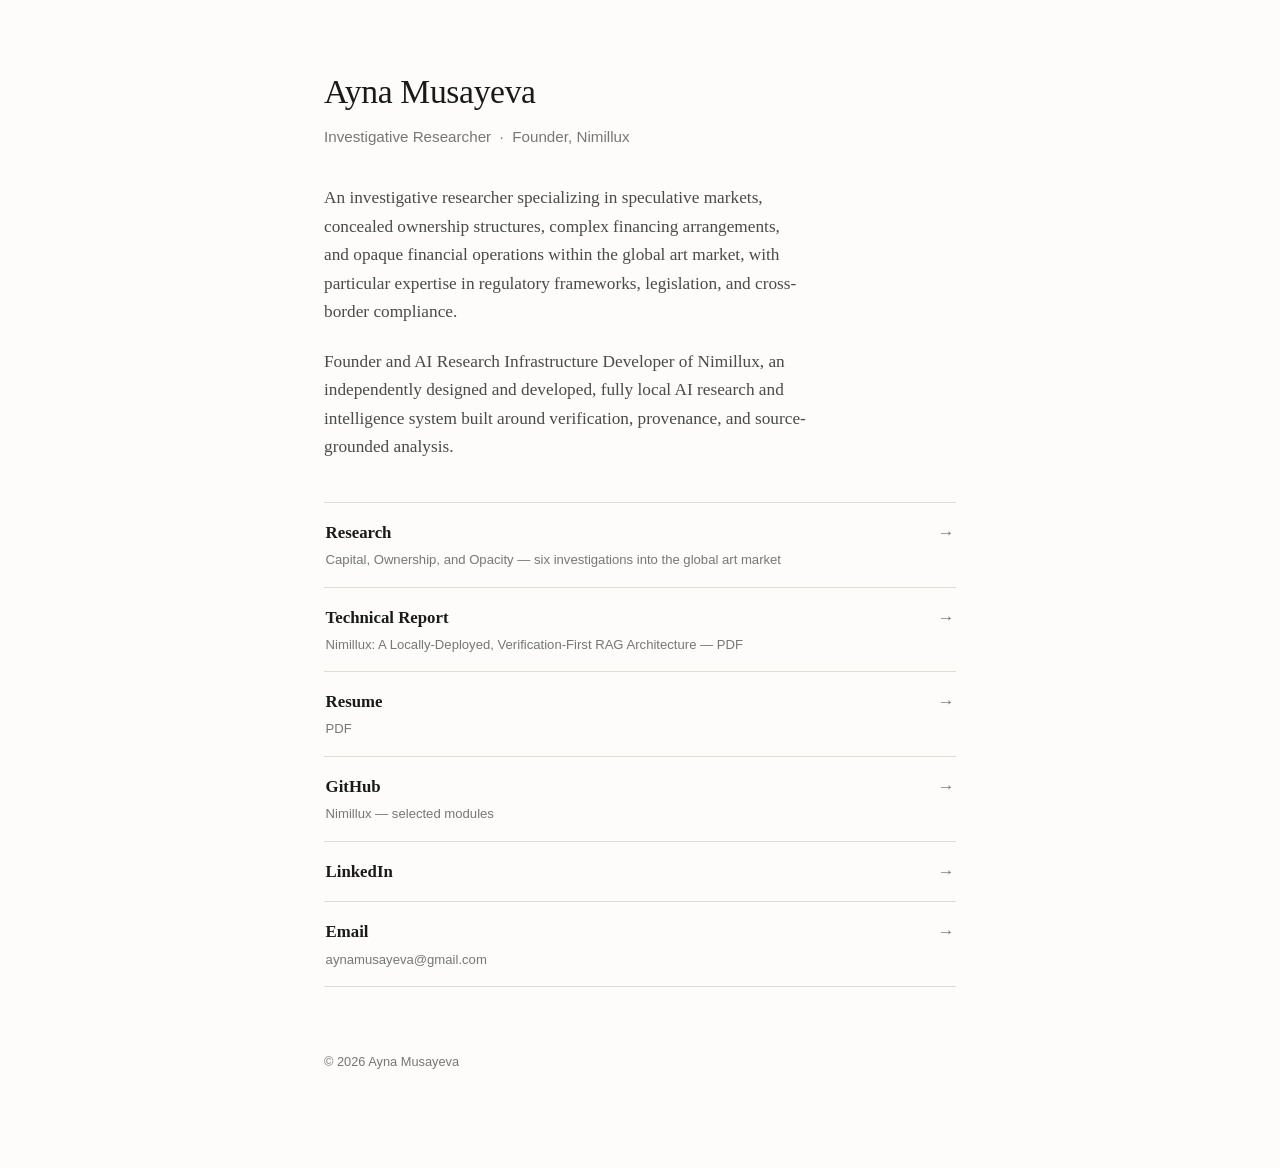
==== index.html @ 81850d8e "Update bio to headline phrasing; resync resume PDF" ====
<!doctype html>
<html lang="en">
<head>
<meta charset="utf-8">
<meta name="viewport" content="width=device-width, initial-scale=1">
<title>Ayna Musayeva</title>
<meta name="robots" content="noindex, nofollow">
<meta name="description" content="Investigative researcher and founder of Nimillux.">
<link rel="stylesheet" href="style.css">
</head>
<body>
<div class="wrap">

  <h1>Ayna Musayeva</h1>
  <p class="role">Investigative Researcher &nbsp;·&nbsp; Founder, Nimillux</p>

  <p class="bio">
    An investigative researcher specializing in speculative markets, concealed
    ownership structures, complex financing arrangements, and opaque financial
    operations within the global art market, with particular expertise in
    regulatory frameworks, legislation, and cross-border compliance.
  </p>

  <p class="bio">
    Founder and AI Research Infrastructure Developer of Nimillux, an
    independently designed and developed, fully local AI research and
    intelligence system built around verification, provenance, and
    source-grounded analysis.
  </p>

  <ul class="links">
    <li>
      <a href="research.html">
        <span>
          <span class="label">Research</span>
          <span class="sub">Capital, Ownership, and Opacity — six investigations into the global art market</span>
        </span>
        <span class="arrow">&rarr;</span>
      </a>
    </li>
    <li>
      <a href="Nimillux-Technical-Report.pdf">
        <span>
          <span class="label">Technical Report</span>
          <span class="sub">Nimillux: A Locally-Deployed, Verification-First RAG Architecture — PDF</span>
        </span>
        <span class="arrow">&rarr;</span>
      </a>
    </li>
    <li>
      <a href="Ayna-Musayeva-Resume.pdf">
        <span>
          <span class="label">Resume</span>
          <span class="sub">PDF</span>
        </span>
        <span class="arrow">&rarr;</span>
      </a>
    </li>
    <li>
      <a href="https://github.com/aynaamus/nimillux-portfolio" target="_blank" rel="noopener">
        <span>
          <span class="label">GitHub</span>
          <span class="sub">Nimillux — selected modules</span>
        </span>
        <span class="arrow">&rarr;</span>
      </a>
    </li>
    <li>
      <a href="https://www.linkedin.com/in/ayna-musayeva-340612180/" target="_blank" rel="noopener">
        <span>
          <span class="label">LinkedIn</span>
        </span>
        <span class="arrow">&rarr;</span>
      </a>
    </li>
    <li>
      <a href="mailto:aynamusayeva@gmail.com">
        <span>
          <span class="label">Email</span>
          <span class="sub">aynamusayeva@gmail.com</span>
        </span>
        <span class="arrow">&rarr;</span>
      </a>
    </li>
  </ul>

  <footer>&copy; 2026 Ayna Musayeva</footer>

</div>
</body>
</html>
---- style.css ----
:root {
  --ink: #1a1a1a;
  --ink-soft: #4a4a4a;
  --ink-faint: #767676;
  --paper: #fdfcfa;
  --line: #e2ddd3;
  --accent: #7a3b2e;
}

* { box-sizing: border-box; }

html { scroll-behavior: smooth; }

body {
  margin: 0;
  background: var(--paper);
  color: var(--ink);
  font-family: Georgia, "Iowan Old Style", "Palatino Linotype", Palatino, serif;
  line-height: 1.65;
  -webkit-font-smoothing: antialiased;
}

.wrap {
  max-width: 680px;
  margin: 0 auto;
  padding: 4rem 1.5rem 6rem;
}

.site-nav {
  font-family: -apple-system, BlinkMacSystemFont, "Segoe UI", Helvetica, Arial, sans-serif;
  font-size: 0.85rem;
  letter-spacing: 0.02em;
  text-transform: uppercase;
  margin-bottom: 3rem;
}

.site-nav a {
  color: var(--ink-soft);
  text-decoration: none;
  border-bottom: 1px solid var(--line);
}

.site-nav a:hover { color: var(--accent); border-color: var(--accent); }

h1 {
  font-size: 2.1rem;
  font-weight: 400;
  margin: 0 0 0.3rem;
  letter-spacing: -0.01em;
}

.role {
  font-family: -apple-system, BlinkMacSystemFont, "Segoe UI", Helvetica, Arial, sans-serif;
  font-size: 0.95rem;
  color: var(--ink-faint);
  margin: 0 0 2.2rem;
}

p { margin: 0 0 1.3rem; }

.bio {
  font-size: 1.08rem;
  color: var(--ink-soft);
  max-width: 56ch;
}

.links {
  list-style: none;
  padding: 0;
  margin: 2.5rem 0 0;
  border-top: 1px solid var(--line);
}

.links li {
  border-bottom: 1px solid var(--line);
}

.links a {
  display: flex;
  justify-content: space-between;
  align-items: baseline;
  gap: 1rem;
  padding: 1rem 0.1rem;
  color: var(--ink);
  text-decoration: none;
  font-size: 1.05rem;
}

.links a:hover { color: var(--accent); }
.links a:hover .arrow { transform: translateX(3px); }

.links .label { font-weight: 600; }
.links .sub {
  font-family: -apple-system, BlinkMacSystemFont, "Segoe UI", Helvetica, Arial, sans-serif;
  font-size: 0.82rem;
  color: var(--ink-faint);
  font-weight: 400;
  display: block;
  margin-top: 0.15rem;
}

.arrow {
  color: var(--ink-faint);
  transition: transform 0.15s ease;
  flex-shrink: 0;
}

footer {
  margin-top: 4rem;
  font-family: -apple-system, BlinkMacSystemFont, "Segoe UI", Helvetica, Arial, sans-serif;
  font-size: 0.8rem;
  color: var(--ink-faint);
}

/* Research page */
.doc-header {
  margin-bottom: 2.5rem;
  padding-bottom: 2rem;
  border-bottom: 1px solid var(--line);
}

.doc-header h1 { font-size: 1.7rem; }

.toc {
  font-family: -apple-system, BlinkMacSystemFont, "Segoe UI", Helvetica, Arial, sans-serif;
  background: #f6f2ea;
  border: 1px solid var(--line);
  border-radius: 6px;
  padding: 1.4rem 1.6rem;
  margin-bottom: 3.5rem;
}

.toc p {
  margin: 0 0 0.8rem;
  font-size: 0.78rem;
  text-transform: uppercase;
  letter-spacing: 0.04em;
  color: var(--ink-faint);
}

.toc ol {
  margin: 0;
  padding-left: 1.2rem;
  font-size: 0.95rem;
}

.toc li { margin-bottom: 0.45rem; }

.toc a { color: var(--ink); text-decoration: none; }
.toc a:hover { color: var(--accent); text-decoration: underline; }

article h2 {
  font-size: 1.5rem;
  font-weight: 400;
  margin: 3.5rem 0 0.3rem;
  padding-top: 2rem;
  border-top: 1px solid var(--line);
  letter-spacing: -0.005em;
}

article h2:first-child { margin-top: 0; padding-top: 0; border-top: none; }

article .tagline {
  font-style: italic;
  color: var(--ink-faint);
  font-size: 0.95rem;
  margin-bottom: 1.6rem;
}

article p { font-size: 1.04rem; }

article a { color: var(--accent); }

sup a {
  text-decoration: none;
  color: var(--accent);
}

.footnotes {
  margin-top: 4rem;
  padding-top: 2rem;
  border-top: 1px solid var(--line);
  font-family: -apple-system, BlinkMacSystemFont, "Segoe UI", Helvetica, Arial, sans-serif;
  font-size: 0.82rem;
  color: var(--ink-soft);
}

.footnotes ol { padding-left: 1.2rem; }
.footnotes li { margin-bottom: 0.6rem; }
.footnotes p { margin: 0; }
.footnote-back { margin-left: 0.3rem; }

.back-to-top {
  display: inline-block;
  margin-top: 3rem;
  font-family: -apple-system, BlinkMacSystemFont, "Segoe UI", Helvetica, Arial, sans-serif;
  font-size: 0.85rem;
}

@media (max-width: 480px) {
  .wrap { padding: 2.5rem 1.2rem 4rem; }
  h1 { font-size: 1.7rem; }
  article h2 { font-size: 1.3rem; }
}
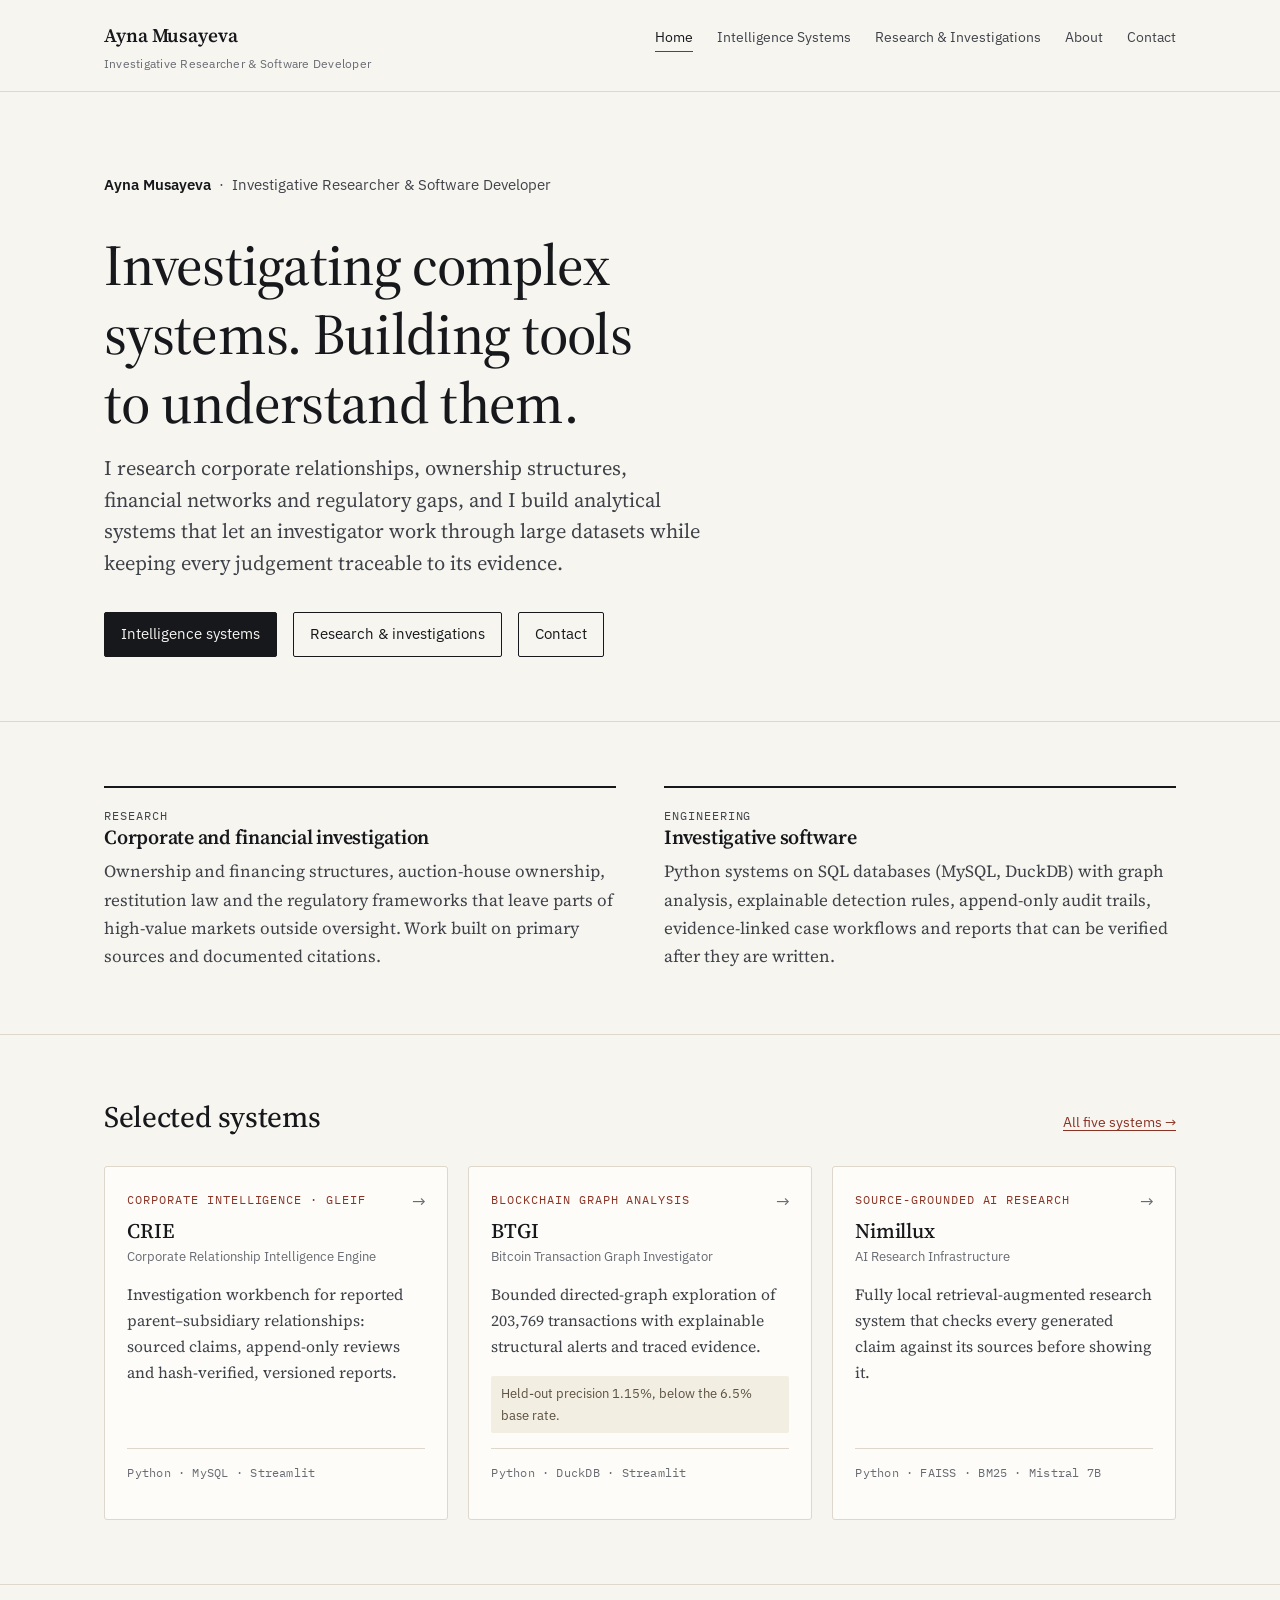
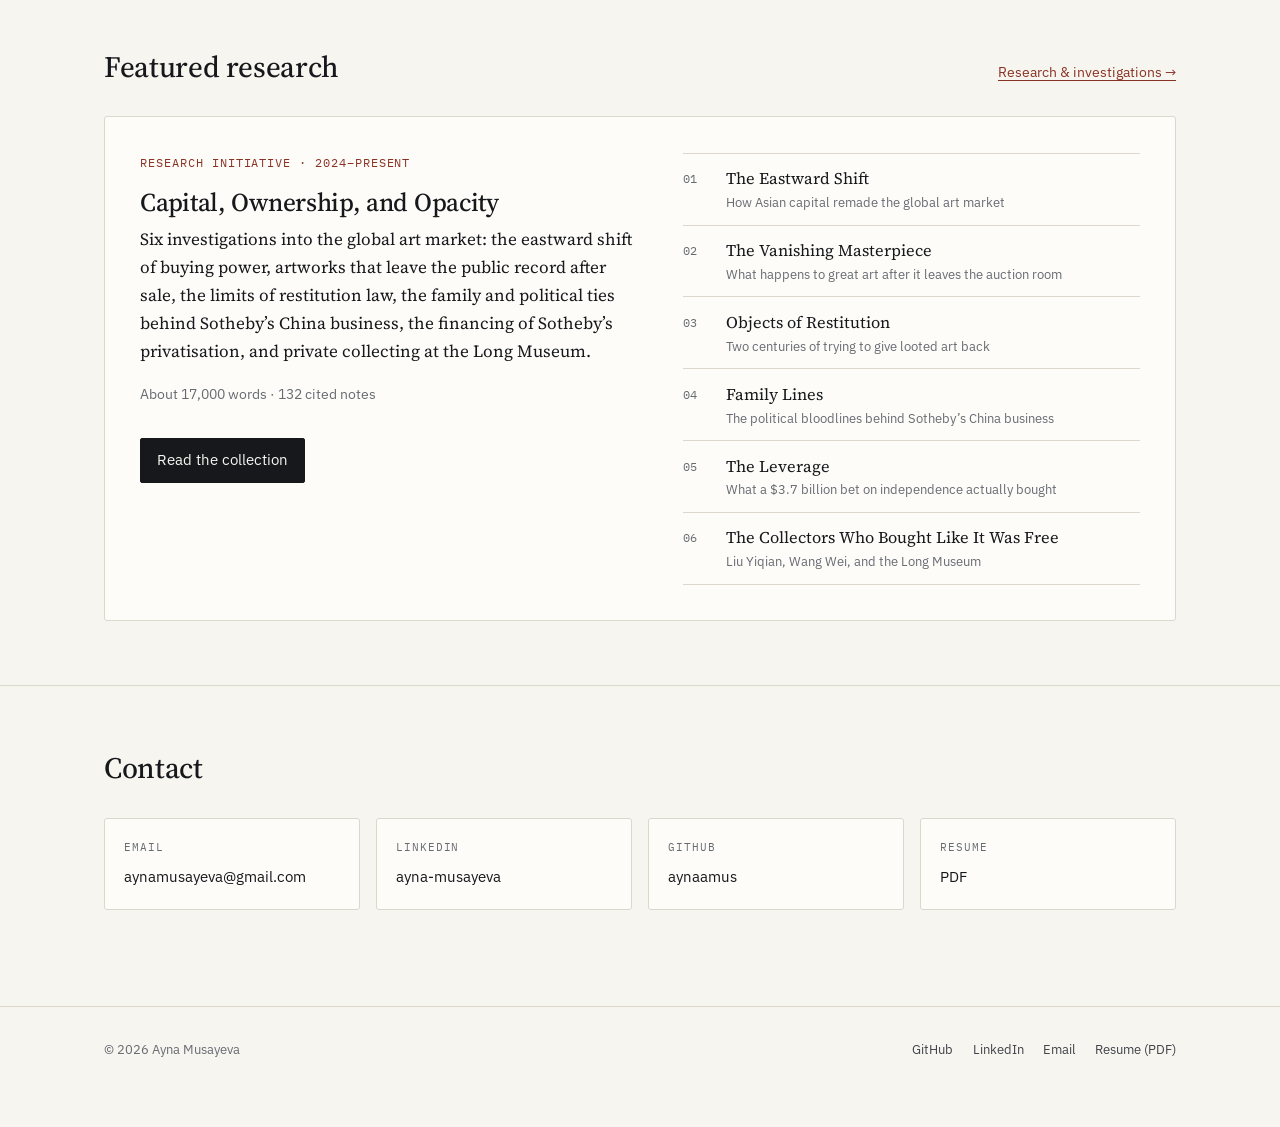
==== commit c57bbd86: "Redesign site: project pages, research overview, about and contact Restyle the existing static site " ====
--- a/index.html
+++ b/index.html
@@ -3,89 +3,162 @@
 <head>
 <meta charset="utf-8">
 <meta name="viewport" content="width=device-width, initial-scale=1">
-<title>Ayna Musayeva</title>
+<title>Ayna Musayeva — Investigative Researcher &amp; Software Developer</title>
 <meta name="robots" content="noindex, nofollow">
-<meta name="description" content="Investigative researcher and founder of Nimillux.">
+<meta name="description" content="Ayna Musayeva: investigative research into corporate ownership, financial networks and the art market, and analytical software for investigating complex datasets.">
+<meta name="color-scheme" content="light dark">
+<link rel="icon" href="data:,">
+<link rel="preconnect" href="https://fonts.googleapis.com">
+<link rel="preconnect" href="https://fonts.gstatic.com" crossorigin>
+<link rel="stylesheet" href="https://fonts.googleapis.com/css2?family=IBM+Plex+Mono:wght@400;500&amp;family=IBM+Plex+Sans:wght@400;600&amp;family=Source+Serif+4:ital,opsz,wght@0,8..60,400;0,8..60,500;0,8..60,600;1,8..60,400&amp;display=swap">
 <link rel="stylesheet" href="style.css">
 </head>
-<body>
-<div class="wrap">
+<body id="top">
+<a class="skip-link" href="#main">Skip to content</a>
+<header class="site-header">
+  <div class="container">
+    <a class="wordmark" href="index.html">Ayna Musayeva<span>Investigative Researcher &amp; Software Developer</span></a>
+    <nav class="site-nav" aria-label="Main">
+      <ul>
+        <li><a href="index.html" aria-current="page">Home</a></li>
+        <li><a href="systems.html">Intelligence Systems</a></li>
+        <li><a href="investigations.html">Research &amp; Investigations</a></li>
+        <li><a href="about.html">About</a></li>
+        <li><a href="contact.html">Contact</a></li>
+      </ul>
+    </nav>
+  </div>
+</header>
+<main id="main">
 
-  <h1>Ayna Musayeva</h1>
-  <p class="role">Investigative Researcher &nbsp;·&nbsp; Founder, Nimillux</p>
+<section class="hero">
+  <div class="container">
+    <p class="identity"><strong>Ayna Musayeva</strong> &nbsp;·&nbsp; Investigative Researcher &amp; Software Developer</p>
+    <h1>Investigating complex systems. Building tools to understand them.</h1>
+    <p class="lede">I research corporate relationships, ownership structures, financial networks and
+      regulatory gaps, and I build analytical systems that let an investigator work through large
+      datasets while keeping every judgement traceable to its evidence.</p>
+    <div class="actions">
+      <a class="button primary" href="systems.html">Intelligence systems</a>
+      <a class="button" href="investigations.html">Research &amp; investigations</a>
+      <a class="button" href="contact.html">Contact</a>
+    </div>
+  </div>
+</section>
 
-  <p class="bio">
-    An investigative researcher specializing in speculative markets, concealed
-    ownership structures, complex financing arrangements, and opaque financial
-    operations within the global art market, with particular expertise in
-    regulatory frameworks, legislation, and cross-border compliance.
-  </p>
+<section class="section">
+  <div class="container">
+    <div class="two-col">
+      <div class="strength">
+        <p class="kicker">Research</p>
+        <h3>Corporate and financial investigation</h3>
+        <p>Ownership and financing structures, auction-house ownership, restitution law and the
+          regulatory frameworks that leave parts of high-value markets outside oversight. Work built
+          on primary sources and documented citations.</p>
+      </div>
+      <div class="strength">
+        <p class="kicker">Engineering</p>
+        <h3>Investigative software</h3>
+        <p>Python systems on SQL databases (MySQL, DuckDB) with graph analysis, explainable detection
+          rules, append-only audit trails, evidence-linked case workflows and reports that can be
+          verified after they are written.</p>
+      </div>
+    </div>
+  </div>
+</section>
 
-  <p class="bio">
-    Founder and AI Research Infrastructure Developer of Nimillux, an
-    independently designed and developed, fully local AI research and
-    intelligence system built around verification, provenance, and
-    source-grounded analysis.
-  </p>
+<section class="section" aria-labelledby="systems-h">
+  <div class="container">
+    <div class="section-head">
+      <h2 id="systems-h">Selected systems</h2>
+      <a href="systems.html">All five systems &rarr;</a>
+    </div>
+    <div class="cards">
+      <div class="card">
+        <span class="arrow" aria-hidden="true">&rarr;</span>
+        <p class="kicker">Corporate intelligence · GLEIF</p>
+        <h3><a href="crie.html">CRIE</a></h3>
+        <p class="full">Corporate Relationship Intelligence Engine</p>
+        <p class="summary">Investigation workbench for reported parent–subsidiary relationships:
+          sourced claims, append-only reviews and hash-verified, versioned reports.</p>
+        <p class="meta">Python · MySQL · Streamlit</p>
+      </div>
+      <div class="card">
+        <span class="arrow" aria-hidden="true">&rarr;</span>
+        <p class="kicker">Blockchain graph analysis</p>
+        <h3><a href="btgi.html">BTGI</a></h3>
+        <p class="full">Bitcoin Transaction Graph Investigator</p>
+        <p class="summary">Bounded directed-graph exploration of 203,769 transactions with
+          explainable structural alerts and traced evidence.</p>
+        <p class="result">Held-out precision 1.15%, below the 6.5% base rate.</p>
+        <p class="meta">Python · DuckDB · Streamlit</p>
+      </div>
+      <div class="card">
+        <span class="arrow" aria-hidden="true">&rarr;</span>
+        <p class="kicker">Source-grounded AI research</p>
+        <h3><a href="nimillux.html">Nimillux</a></h3>
+        <p class="full">AI Research Infrastructure</p>
+        <p class="summary">Fully local retrieval-augmented research system that checks every
+          generated claim against its sources before showing it.</p>
+        <p class="meta">Python · FAISS · BM25 · Mistral 7B</p>
+      </div>
+    </div>
+  </div>
+</section>
 
-  <ul class="links">
-    <li>
-      <a href="research.html">
-        <span>
-          <span class="label">Research</span>
-          <span class="sub">Capital, Ownership, and Opacity — six investigations into the global art market</span>
-        </span>
-        <span class="arrow">&rarr;</span>
-      </a>
-    </li>
-    <li>
-      <a href="Nimillux-Technical-Report.pdf">
-        <span>
-          <span class="label">Technical Report</span>
-          <span class="sub">Nimillux: A Locally-Deployed, Verification-First RAG Architecture — PDF</span>
-        </span>
-        <span class="arrow">&rarr;</span>
-      </a>
-    </li>
-    <li>
-      <a href="Ayna-Musayeva-Resume.pdf">
-        <span>
-          <span class="label">Resume</span>
-          <span class="sub">PDF</span>
-        </span>
-        <span class="arrow">&rarr;</span>
-      </a>
-    </li>
-    <li>
-      <a href="https://github.com/aynaamus/nimillux-portfolio" target="_blank" rel="noopener">
-        <span>
-          <span class="label">GitHub</span>
-          <span class="sub">Nimillux — selected modules</span>
-        </span>
-        <span class="arrow">&rarr;</span>
-      </a>
-    </li>
-    <li>
-      <a href="https://www.linkedin.com/in/ayna-musayeva-340612180/" target="_blank" rel="noopener">
-        <span>
-          <span class="label">LinkedIn</span>
-        </span>
-        <span class="arrow">&rarr;</span>
-      </a>
-    </li>
-    <li>
-      <a href="mailto:aynamusayeva@gmail.com">
-        <span>
-          <span class="label">Email</span>
-          <span class="sub">aynamusayeva@gmail.com</span>
-        </span>
-        <span class="arrow">&rarr;</span>
-      </a>
-    </li>
-  </ul>
+<section class="section" aria-labelledby="research-h">
+  <div class="container">
+    <div class="section-head">
+      <h2 id="research-h">Featured research</h2>
+      <a href="investigations.html">Research &amp; investigations &rarr;</a>
+    </div>
+    <div class="feature">
+      <div>
+        <p class="kicker">Research initiative · 2024–present</p>
+        <h3>Capital, Ownership, and Opacity</h3>
+        <p>Six investigations into the global art market: the eastward shift of buying power,
+          artworks that leave the public record after sale, the limits of restitution law, the
+          family and political ties behind Sotheby’s China business, the financing of Sotheby’s
+          privatisation, and private collecting at the Long Museum.</p>
+        <p class="small muted">About 17,000 words · 132 cited notes</p>
+        <div class="actions"><a class="button primary" href="research.html">Read the collection</a></div>
+      </div>
+      <ol class="chapters">
+        <li><a href="research.html#ch1"><span><span class="t">The Eastward Shift</span><span class="s">How Asian capital remade the global art market</span></span></a></li>
+        <li><a href="research.html#ch2"><span><span class="t">The Vanishing Masterpiece</span><span class="s">What happens to great art after it leaves the auction room</span></span></a></li>
+        <li><a href="research.html#ch3"><span><span class="t">Objects of Restitution</span><span class="s">Two centuries of trying to give looted art back</span></span></a></li>
+        <li><a href="research.html#ch4"><span><span class="t">Family Lines</span><span class="s">The political bloodlines behind Sotheby’s China business</span></span></a></li>
+        <li><a href="research.html#ch5"><span><span class="t">The Leverage</span><span class="s">What a $3.7 billion bet on independence actually bought</span></span></a></li>
+        <li><a href="research.html#ch6"><span><span class="t">The Collectors Who Bought Like It Was Free</span><span class="s">Liu Yiqian, Wang Wei, and the Long Museum</span></span></a></li>
+      </ol>
+    </div>
+  </div>
+</section>
 
-  <footer>&copy; 2026 Ayna Musayeva</footer>
+<section class="section" aria-labelledby="contact-h">
+  <div class="container">
+    <div class="section-head"><h2 id="contact-h">Contact</h2></div>
+    <div class="contact-grid">
+      <a href="mailto:aynamusayeva@gmail.com"><span class="k">Email</span><span class="v">aynamusayeva@gmail.com</span></a>
+      <a href="https://www.linkedin.com/in/ayna-musayeva-340612180/" rel="noopener"><span class="k">LinkedIn</span><span class="v">ayna-musayeva</span></a>
+      <a href="https://github.com/aynaamus" rel="noopener"><span class="k">GitHub</span><span class="v">aynaamus</span></a>
+      <a href="Ayna-Musayeva-Resume.pdf"><span class="k">Resume</span><span class="v">PDF</span></a>
+    </div>
+  </div>
+</section>
 
-</div>
+</main>
+
+<footer class="site-footer">
+  <div class="container">
+    <p>&copy; 2026 Ayna Musayeva</p>
+    <ul>
+      <li><a href="https://github.com/aynaamus" rel="noopener">GitHub</a></li>
+      <li><a href="https://www.linkedin.com/in/ayna-musayeva-340612180/" rel="noopener">LinkedIn</a></li>
+      <li><a href="mailto:aynamusayeva@gmail.com">Email</a></li>
+      <li><a href="Ayna-Musayeva-Resume.pdf">Resume (PDF)</a></li>
+    </ul>
+  </div>
+</footer>
 </body>
 </html>
--- a/style.css
+++ b/style.css
@@ -1,204 +1,283 @@
+/* Ayna Musayeva — site styles. Static, no build step. */
+
 :root {
-  --ink: #1a1a1a;
-  --ink-soft: #4a4a4a;
-  --ink-faint: #767676;
-  --paper: #fdfcfa;
-  --line: #e2ddd3;
-  --accent: #7a3b2e;
+  --paper: #f7f5f0;
+  --paper-raised: #fdfcf9;
+  --paper-sunk: #efebe3;
+  --ink: #16181b;
+  --ink-soft: #3f4349;
+  --ink-faint: #676b72;
+  --line: #ddd7cc;
+  --line-strong: #c7bfb1;
+  --accent: #8a3324;
+  --accent-soft: #f1e4df;
+  --note: #5a5040;
+  --note-bg: #f3eee2;
+  --serif: "Source Serif 4", "Iowan Old Style", "Palatino Linotype", Palatino, Georgia, serif;
+  --sans: "IBM Plex Sans", -apple-system, BlinkMacSystemFont, "Segoe UI", Helvetica, Arial, sans-serif;
+  --mono: "IBM Plex Mono", ui-monospace, SFMono-Regular, Menlo, Consolas, monospace;
+  --measure: 68ch;
+  --wide: 1120px;
+  color-scheme: light;
+}
+
+@media (prefers-color-scheme: dark) {
+  :root:not([data-theme="light"]) {
+    --paper: #141517;
+    --paper-raised: #1b1d20;
+    --paper-sunk: #101113;
+    --ink: #ece9e3;
+    --ink-soft: #c4c0b8;
+    --ink-faint: #9a968f;
+    --line: #2e3136;
+    --line-strong: #43474d;
+    --accent: #e3907c;
+    --accent-soft: #2c1f1b;
+    --note: #d8cdb6;
+    --note-bg: #22201b;
+    color-scheme: dark;
+  }
 }
 
 * { box-sizing: border-box; }
 
-html { scroll-behavior: smooth; }
+html { scroll-behavior: smooth; -webkit-text-size-adjust: 100%; }
+@media (prefers-reduced-motion: reduce) { html { scroll-behavior: auto; } * { transition: none !important; } }
 
 body {
   margin: 0;
   background: var(--paper);
   color: var(--ink);
-  font-family: Georgia, "Iowan Old Style", "Palatino Linotype", Palatino, serif;
+  font-family: var(--serif);
+  font-size: 1.0625rem;
   line-height: 1.65;
   -webkit-font-smoothing: antialiased;
-}
-
-.wrap {
-  max-width: 680px;
-  margin: 0 auto;
-  padding: 4rem 1.5rem 6rem;
-}
-
-.site-nav {
-  font-family: -apple-system, BlinkMacSystemFont, "Segoe UI", Helvetica, Arial, sans-serif;
-  font-size: 0.85rem;
-  letter-spacing: 0.02em;
-  text-transform: uppercase;
-  margin-bottom: 3rem;
-}
-
+  text-rendering: optimizeLegibility;
+}
+
+img { max-width: 100%; height: auto; }
+
+a { color: var(--accent); text-underline-offset: 0.18em; text-decoration-thickness: 1px; }
+a:hover { text-decoration-thickness: 2px; }
+:focus-visible { outline: 2px solid var(--accent); outline-offset: 3px; border-radius: 2px; }
+
+.skip-link {
+  position: absolute; left: 1rem; top: -3rem; z-index: 10;
+  background: var(--ink); color: var(--paper); padding: 0.5rem 0.8rem;
+  font-family: var(--sans); font-size: 0.9rem; text-decoration: none;
+}
+.skip-link:focus { top: 1rem; }
+
+.container { max-width: var(--wide); margin: 0 auto; padding: 0 1.5rem; }
+.prose { max-width: var(--measure); }
+
+/* ---------- Header ---------- */
+
+.site-header { border-bottom: 1px solid var(--line); background: var(--paper); }
+.site-header .container {
+  display: flex; flex-wrap: wrap; align-items: baseline; justify-content: space-between;
+  gap: 0.6rem 2rem; padding-top: 1.25rem; padding-bottom: 1.1rem;
+}
+.wordmark {
+  font-family: var(--serif); font-size: 1.2rem; font-weight: 600; letter-spacing: -0.005em;
+  color: var(--ink); text-decoration: none;
+}
+.wordmark span { display: block; font-family: var(--sans); font-weight: 400; font-size: 0.78rem;
+  letter-spacing: 0.02em; color: var(--ink-faint); margin-top: 0.1rem; }
+
+.site-nav ul { list-style: none; margin: 0; padding: 0; display: flex; flex-wrap: wrap; gap: 0.2rem 1.5rem; }
 .site-nav a {
-  color: var(--ink-soft);
-  text-decoration: none;
-  border-bottom: 1px solid var(--line);
-}
-
-.site-nav a:hover { color: var(--accent); border-color: var(--accent); }
-
-h1 {
-  font-size: 2.1rem;
-  font-weight: 400;
-  margin: 0 0 0.3rem;
-  letter-spacing: -0.01em;
-}
-
-.role {
-  font-family: -apple-system, BlinkMacSystemFont, "Segoe UI", Helvetica, Arial, sans-serif;
-  font-size: 0.95rem;
-  color: var(--ink-faint);
-  margin: 0 0 2.2rem;
-}
-
-p { margin: 0 0 1.3rem; }
-
-.bio {
-  font-size: 1.08rem;
-  color: var(--ink-soft);
-  max-width: 56ch;
-}
-
-.links {
-  list-style: none;
-  padding: 0;
-  margin: 2.5rem 0 0;
-  border-top: 1px solid var(--line);
-}
-
-.links li {
-  border-bottom: 1px solid var(--line);
-}
-
-.links a {
-  display: flex;
-  justify-content: space-between;
-  align-items: baseline;
-  gap: 1rem;
-  padding: 1rem 0.1rem;
-  color: var(--ink);
-  text-decoration: none;
-  font-size: 1.05rem;
-}
-
-.links a:hover { color: var(--accent); }
-.links a:hover .arrow { transform: translateX(3px); }
-
-.links .label { font-weight: 600; }
-.links .sub {
-  font-family: -apple-system, BlinkMacSystemFont, "Segoe UI", Helvetica, Arial, sans-serif;
-  font-size: 0.82rem;
-  color: var(--ink-faint);
-  font-weight: 400;
-  display: block;
-  margin-top: 0.15rem;
-}
-
-.arrow {
-  color: var(--ink-faint);
-  transition: transform 0.15s ease;
-  flex-shrink: 0;
-}
-
-footer {
-  margin-top: 4rem;
-  font-family: -apple-system, BlinkMacSystemFont, "Segoe UI", Helvetica, Arial, sans-serif;
-  font-size: 0.8rem;
-  color: var(--ink-faint);
-}
-
-/* Research page */
-.doc-header {
-  margin-bottom: 2.5rem;
-  padding-bottom: 2rem;
-  border-bottom: 1px solid var(--line);
-}
-
-.doc-header h1 { font-size: 1.7rem; }
-
-.toc {
-  font-family: -apple-system, BlinkMacSystemFont, "Segoe UI", Helvetica, Arial, sans-serif;
-  background: #f6f2ea;
-  border: 1px solid var(--line);
-  border-radius: 6px;
-  padding: 1.4rem 1.6rem;
-  margin-bottom: 3.5rem;
-}
-
-.toc p {
-  margin: 0 0 0.8rem;
-  font-size: 0.78rem;
-  text-transform: uppercase;
-  letter-spacing: 0.04em;
-  color: var(--ink-faint);
-}
-
-.toc ol {
-  margin: 0;
-  padding-left: 1.2rem;
-  font-size: 0.95rem;
-}
-
+  font-family: var(--sans); font-size: 0.88rem; color: var(--ink-soft); text-decoration: none;
+  padding: 0.3rem 0; border-bottom: 1px solid transparent;
+}
+.site-nav a:hover { color: var(--ink); border-bottom-color: var(--line-strong); }
+.site-nav a[aria-current="page"] { color: var(--ink); border-bottom-color: var(--accent); }
+
+/* ---------- Type ---------- */
+
+h1, h2, h3 { font-family: var(--serif); font-weight: 500; letter-spacing: -0.012em; line-height: 1.2; color: var(--ink); }
+h1 { font-size: clamp(2rem, 4.2vw, 3.1rem); margin: 0 0 1rem; }
+h2 { font-size: clamp(1.45rem, 2.4vw, 1.85rem); margin: 0 0 0.8rem; }
+h3 { font-size: 1.2rem; margin: 0 0 0.5rem; font-weight: 600; }
+p { margin: 0 0 1.1rem; }
+
+.kicker {
+  font-family: var(--mono); font-size: 0.74rem; letter-spacing: 0.08em; text-transform: uppercase;
+  color: var(--accent); margin: 0 0 0.9rem;
+}
+.lede { font-size: clamp(1.12rem, 1.6vw, 1.3rem); line-height: 1.55; color: var(--ink-soft); max-width: 60ch; }
+.muted { color: var(--ink-faint); }
+.small { font-family: var(--sans); font-size: 0.86rem; }
+
+/* ---------- Sections ---------- */
+
+main { display: block; }
+.section { padding: 4rem 0; border-top: 1px solid var(--line); }
+.section.flush { padding-top: 0; border-top: none; }
+.section-head { display: flex; flex-wrap: wrap; align-items: baseline; justify-content: space-between; gap: 0.5rem 2rem; margin-bottom: 2rem; }
+.section-head h2 { margin: 0; }
+.section-head a { font-family: var(--sans); font-size: 0.9rem; }
+
+.hero { padding: 5rem 0 4rem; }
+.hero h1 { max-width: 20ch; font-size: clamp(2.2rem, 5vw, 3.6rem); }
+.hero .identity { font-family: var(--sans); font-size: 0.95rem; color: var(--ink-soft); margin: 0 0 2rem; }
+.hero .identity strong { color: var(--ink); font-weight: 600; }
+
+.page-head { padding: 4rem 0 2.5rem; }
+.page-head h1 { max-width: 24ch; }
+
+.two-col { display: grid; grid-template-columns: repeat(auto-fit, minmax(280px, 1fr)); gap: 2rem 3rem; }
+.strength { border-top: 2px solid var(--ink); padding-top: 1.1rem; }
+.strength h3 { font-size: 1.25rem; }
+.strength p { color: var(--ink-soft); margin: 0; }
+
+.actions { display: flex; flex-wrap: wrap; gap: 0.75rem 1rem; font-family: var(--sans); font-size: 0.92rem; margin-top: 2rem; }
+.button {
+  display: inline-block; padding: 0.6rem 1rem; border: 1px solid var(--ink); color: var(--ink);
+  text-decoration: none; border-radius: 2px;
+}
+.button:hover { background: var(--ink); color: var(--paper); }
+.button.primary { background: var(--ink); color: var(--paper); }
+.button.primary:hover { background: var(--accent); border-color: var(--accent); }
+
+/* ---------- Project cards ---------- */
+
+.cards { display: grid; grid-template-columns: repeat(auto-fill, minmax(300px, 1fr)); gap: 1.25rem; }
+.card {
+  position: relative; display: flex; flex-direction: column;
+  background: var(--paper-raised); border: 1px solid var(--line); border-radius: 3px;
+  padding: 1.4rem 1.4rem 1.2rem; transition: border-color 0.15s ease, transform 0.15s ease;
+}
+.card:hover { border-color: var(--line-strong); transform: translateY(-2px); }
+.card .kicker { margin-bottom: 0.6rem; padding-right: 1.5rem; }
+.card h3 { font-size: 1.3rem; font-weight: 500; margin-bottom: 0.15rem; }
+.card h3 a { color: var(--ink); text-decoration: none; }
+.card h3 a::after { content: ""; position: absolute; inset: 0; } /* whole card clickable */
+.card .full { font-family: var(--sans); font-size: 0.82rem; color: var(--ink-faint); margin: 0 0 0.9rem; }
+.card p.summary { font-size: 0.98rem; color: var(--ink-soft); margin-bottom: 1rem; }
+.card .meta { margin-top: auto; padding-top: 0.9rem; border-top: 1px solid var(--line); font-family: var(--mono); font-size: 0.72rem; color: var(--ink-faint); letter-spacing: 0.02em; }
+.card .result { font-family: var(--sans); font-size: 0.82rem; color: var(--note); background: var(--note-bg); padding: 0.45rem 0.6rem; border-radius: 2px; margin: 0 0 0.9rem; }
+.card .arrow { position: absolute; top: 1.3rem; right: 1.3rem; color: var(--ink-faint); font-family: var(--sans); transition: transform 0.15s ease, color 0.15s ease; }
+.card:hover .arrow { transform: translateX(3px); color: var(--accent); }
+
+/* ---------- Research feature / lists ---------- */
+
+.feature {
+  display: grid; grid-template-columns: minmax(0, 1.1fr) minmax(0, 1fr); gap: 2.5rem;
+  background: var(--paper-raised); border: 1px solid var(--line); padding: 2.2rem; border-radius: 3px;
+}
+.feature h3 { font-size: 1.6rem; font-weight: 500; }
+.chapters { list-style: none; margin: 0; padding: 0; counter-reset: ch; }
+.chapters li { counter-increment: ch; border-top: 1px solid var(--line); }
+.chapters li:last-child { border-bottom: 1px solid var(--line); }
+.chapters a { display: grid; grid-template-columns: 2.2rem 1fr; gap: 0.5rem; padding: 0.7rem 0; color: var(--ink); text-decoration: none; }
+.chapters a::before { content: counter(ch, decimal-leading-zero); font-family: var(--mono); font-size: 0.75rem; color: var(--ink-faint); padding-top: 0.25rem; }
+.chapters a:hover .t { color: var(--accent); }
+.chapters .t { display: block; font-size: 1.02rem; }
+.chapters .s { display: block; font-family: var(--sans); font-size: 0.82rem; color: var(--ink-faint); }
+
+.linklist { list-style: none; padding: 0; margin: 0; border-top: 1px solid var(--line); }
+.linklist li { border-bottom: 1px solid var(--line); }
+.linklist a { display: flex; justify-content: space-between; align-items: baseline; gap: 1rem; padding: 1rem 0.1rem; color: var(--ink); text-decoration: none; }
+.linklist a:hover { color: var(--accent); }
+.linklist .label { font-weight: 600; }
+.linklist .sub { display: block; font-family: var(--sans); font-size: 0.84rem; color: var(--ink-faint); margin-top: 0.1rem; }
+.linklist .go { font-family: var(--sans); color: var(--ink-faint); flex-shrink: 0; }
+
+/* ---------- Project page ---------- */
+
+.project { display: grid; grid-template-columns: minmax(0, 1fr) 300px; gap: 3.5rem; align-items: start; padding-bottom: 4rem; }
+.project article > section { margin-bottom: 2.75rem; }
+.project article h2 { font-size: 1.45rem; padding-top: 1.6rem; border-top: 1px solid var(--line); }
+.project article ul { padding-left: 1.2rem; margin: 0 0 1.1rem; }
+.project article li { margin-bottom: 0.45rem; }
+.facts { position: sticky; top: 1.5rem; background: var(--paper-raised); border: 1px solid var(--line); border-radius: 3px; padding: 1.3rem 1.3rem 0.6rem; font-family: var(--sans); font-size: 0.86rem; }
+.facts dl { margin: 0; }
+.facts dt { font-family: var(--mono); font-size: 0.7rem; letter-spacing: 0.08em; text-transform: uppercase; color: var(--ink-faint); }
+.facts dd { margin: 0.2rem 0 1rem; color: var(--ink-soft); }
+.facts a { overflow-wrap: anywhere; }
+
+.notice { border-left: 3px solid var(--accent); background: var(--accent-soft); padding: 1rem 1.2rem; margin: 0 0 1.6rem; font-size: 1rem; }
+.notice p:last-child { margin-bottom: 0; }
+
+.split { display: grid; grid-template-columns: 1fr 1fr; gap: 1rem; margin: 0 0 1.4rem; }
+.split > div { border: 1px solid var(--line); padding: 1rem 1.1rem; border-radius: 3px; background: var(--paper-raised); }
+.split h3 { font-family: var(--mono); font-size: 0.72rem; font-weight: 500; letter-spacing: 0.08em; text-transform: uppercase; color: var(--ink-faint); }
+.split p { font-size: 0.98rem; margin: 0; color: var(--ink-soft); }
+
+.table-wrap { overflow-x: auto; margin: 0 0 1.2rem; border: 1px solid var(--line); border-radius: 3px; }
+table { border-collapse: collapse; width: 100%; font-family: var(--sans); font-size: 0.86rem; font-variant-numeric: tabular-nums; }
+th, td { text-align: left; padding: 0.55rem 0.8rem; border-bottom: 1px solid var(--line); white-space: nowrap; }
+th { font-weight: 600; background: var(--paper-sunk); color: var(--ink-soft); }
+tr:last-child td { border-bottom: none; }
+td.num, th.num { text-align: right; }
+caption { caption-side: bottom; text-align: left; padding: 0.6rem 0.8rem; font-size: 0.8rem; color: var(--ink-faint); white-space: normal; }
+
+code { font-family: var(--mono); font-size: 0.86em; background: var(--paper-sunk); padding: 0.08em 0.3em; border-radius: 2px; }
+
+.pager { display: flex; flex-wrap: wrap; justify-content: space-between; gap: 1rem; padding: 2rem 0 0; border-top: 1px solid var(--line); font-family: var(--sans); font-size: 0.9rem; }
+
+/* ---------- Contact ---------- */
+
+.contact-grid { display: grid; grid-template-columns: repeat(auto-fit, minmax(220px, 1fr)); gap: 1rem; }
+.contact-grid a { display: block; border: 1px solid var(--line); background: var(--paper-raised); padding: 1.2rem; border-radius: 3px; color: var(--ink); text-decoration: none; }
+.contact-grid a:hover { border-color: var(--accent); }
+.contact-grid .k { display: block; font-family: var(--mono); font-size: 0.7rem; letter-spacing: 0.08em; text-transform: uppercase; color: var(--ink-faint); margin-bottom: 0.35rem; }
+.contact-grid .v { font-family: var(--sans); font-size: 0.95rem; overflow-wrap: anywhere; }
+
+/* ---------- Footer ---------- */
+
+.site-footer { border-top: 1px solid var(--line); margin-top: 2rem; padding: 2rem 0 3rem; font-family: var(--sans); font-size: 0.82rem; color: var(--ink-faint); }
+.site-footer .container { display: flex; flex-wrap: wrap; justify-content: space-between; gap: 1rem; }
+.site-footer ul { list-style: none; margin: 0; padding: 0; display: flex; flex-wrap: wrap; gap: 1.2rem; }
+.site-footer a { color: var(--ink-soft); text-decoration: none; }
+.site-footer a:hover { color: var(--accent); }
+
+/* ---------- Research reading page (existing article markup, unchanged) ---------- */
+
+.reading { max-width: 720px; margin: 0 auto; padding: 3.5rem 1.5rem 4rem; }
+.doc-header { margin-bottom: 2.5rem; padding-bottom: 2rem; border-bottom: 1px solid var(--line); }
+.doc-header h1 { font-size: clamp(1.9rem, 4vw, 2.6rem); }
+.doc-header .role { font-family: var(--sans); color: var(--ink-faint); margin: 0; }
+.toc { font-family: var(--sans); background: var(--paper-raised); border: 1px solid var(--line); border-radius: 3px; padding: 1.4rem 1.6rem; margin-bottom: 3.5rem; }
+.toc p { margin: 0 0 0.8rem; font-family: var(--mono); font-size: 0.72rem; text-transform: uppercase; letter-spacing: 0.08em; color: var(--ink-faint); }
+.toc ol { margin: 0; padding-left: 1.2rem; font-size: 0.95rem; }
 .toc li { margin-bottom: 0.45rem; }
-
 .toc a { color: var(--ink); text-decoration: none; }
 .toc a:hover { color: var(--accent); text-decoration: underline; }
-
-article h2 {
-  font-size: 1.5rem;
-  font-weight: 400;
-  margin: 3.5rem 0 0.3rem;
-  padding-top: 2rem;
-  border-top: 1px solid var(--line);
-  letter-spacing: -0.005em;
-}
-
-article h2:first-child { margin-top: 0; padding-top: 0; border-top: none; }
-
-article .tagline {
-  font-style: italic;
-  color: var(--ink-faint);
-  font-size: 0.95rem;
-  margin-bottom: 1.6rem;
-}
-
-article p { font-size: 1.04rem; }
-
-article a { color: var(--accent); }
-
-sup a {
-  text-decoration: none;
-  color: var(--accent);
-}
-
-.footnotes {
-  margin-top: 4rem;
-  padding-top: 2rem;
-  border-top: 1px solid var(--line);
-  font-family: -apple-system, BlinkMacSystemFont, "Segoe UI", Helvetica, Arial, sans-serif;
-  font-size: 0.82rem;
-  color: var(--ink-soft);
-}
-
+.reading article h2 { font-size: 1.6rem; font-weight: 500; margin: 3.5rem 0 0.3rem; padding-top: 2rem; border-top: 1px solid var(--line); }
+.reading article h2:first-child { margin-top: 0; padding-top: 0; border-top: none; }
+.reading article .tagline { font-style: italic; color: var(--ink-faint); font-size: 0.98rem; margin-bottom: 1.6rem; }
+.reading article p { font-size: 1.06rem; }
+.reading article h2 + p em { color: var(--ink-faint); }
+sup a { text-decoration: none; color: var(--accent); }
+.footnotes { margin-top: 4rem; padding-top: 2rem; border-top: 1px solid var(--line); font-family: var(--sans); font-size: 0.82rem; color: var(--ink-soft); }
 .footnotes ol { padding-left: 1.2rem; }
 .footnotes li { margin-bottom: 0.6rem; }
-.footnotes p { margin: 0; }
+.reading .footnotes p { margin: 0; font-size: 0.82rem; }
 .footnote-back { margin-left: 0.3rem; }
-
-.back-to-top {
-  display: inline-block;
-  margin-top: 3rem;
-  font-family: -apple-system, BlinkMacSystemFont, "Segoe UI", Helvetica, Arial, sans-serif;
-  font-size: 0.85rem;
-}
-
-@media (max-width: 480px) {
-  .wrap { padding: 2.5rem 1.2rem 4rem; }
-  h1 { font-size: 1.7rem; }
-  article h2 { font-size: 1.3rem; }
-}
+.back-to-top { display: inline-block; margin-top: 3rem; font-family: var(--sans); font-size: 0.85rem; }
+
+/* ---------- Responsive ---------- */
+
+@media (max-width: 900px) {
+  .project { grid-template-columns: minmax(0, 1fr); gap: 2rem; }
+  .facts { position: static; order: -1; }
+  .feature { grid-template-columns: 1fr; padding: 1.5rem; gap: 1.5rem; }
+}
+@media (max-width: 560px) {
+  body { font-size: 1rem; }
+  .container { padding: 0 1rem; }
+  .reading { padding: 2.5rem 1rem 3rem; }
+  .hero { padding: 3rem 0 2.5rem; }
+  .page-head { padding: 2.5rem 0 1.5rem; }
+  .section { padding: 2.75rem 0; }
+  .split { grid-template-columns: 1fr; }
+  .site-nav ul { gap: 0.2rem 1.1rem; }
+  .cards { grid-template-columns: minmax(0, 1fr); }
+}
+
+@media print {
+  .site-header, .site-footer, .skip-link, .back-to-top { display: none; }
+  body { background: #fff; color: #000; }
+}
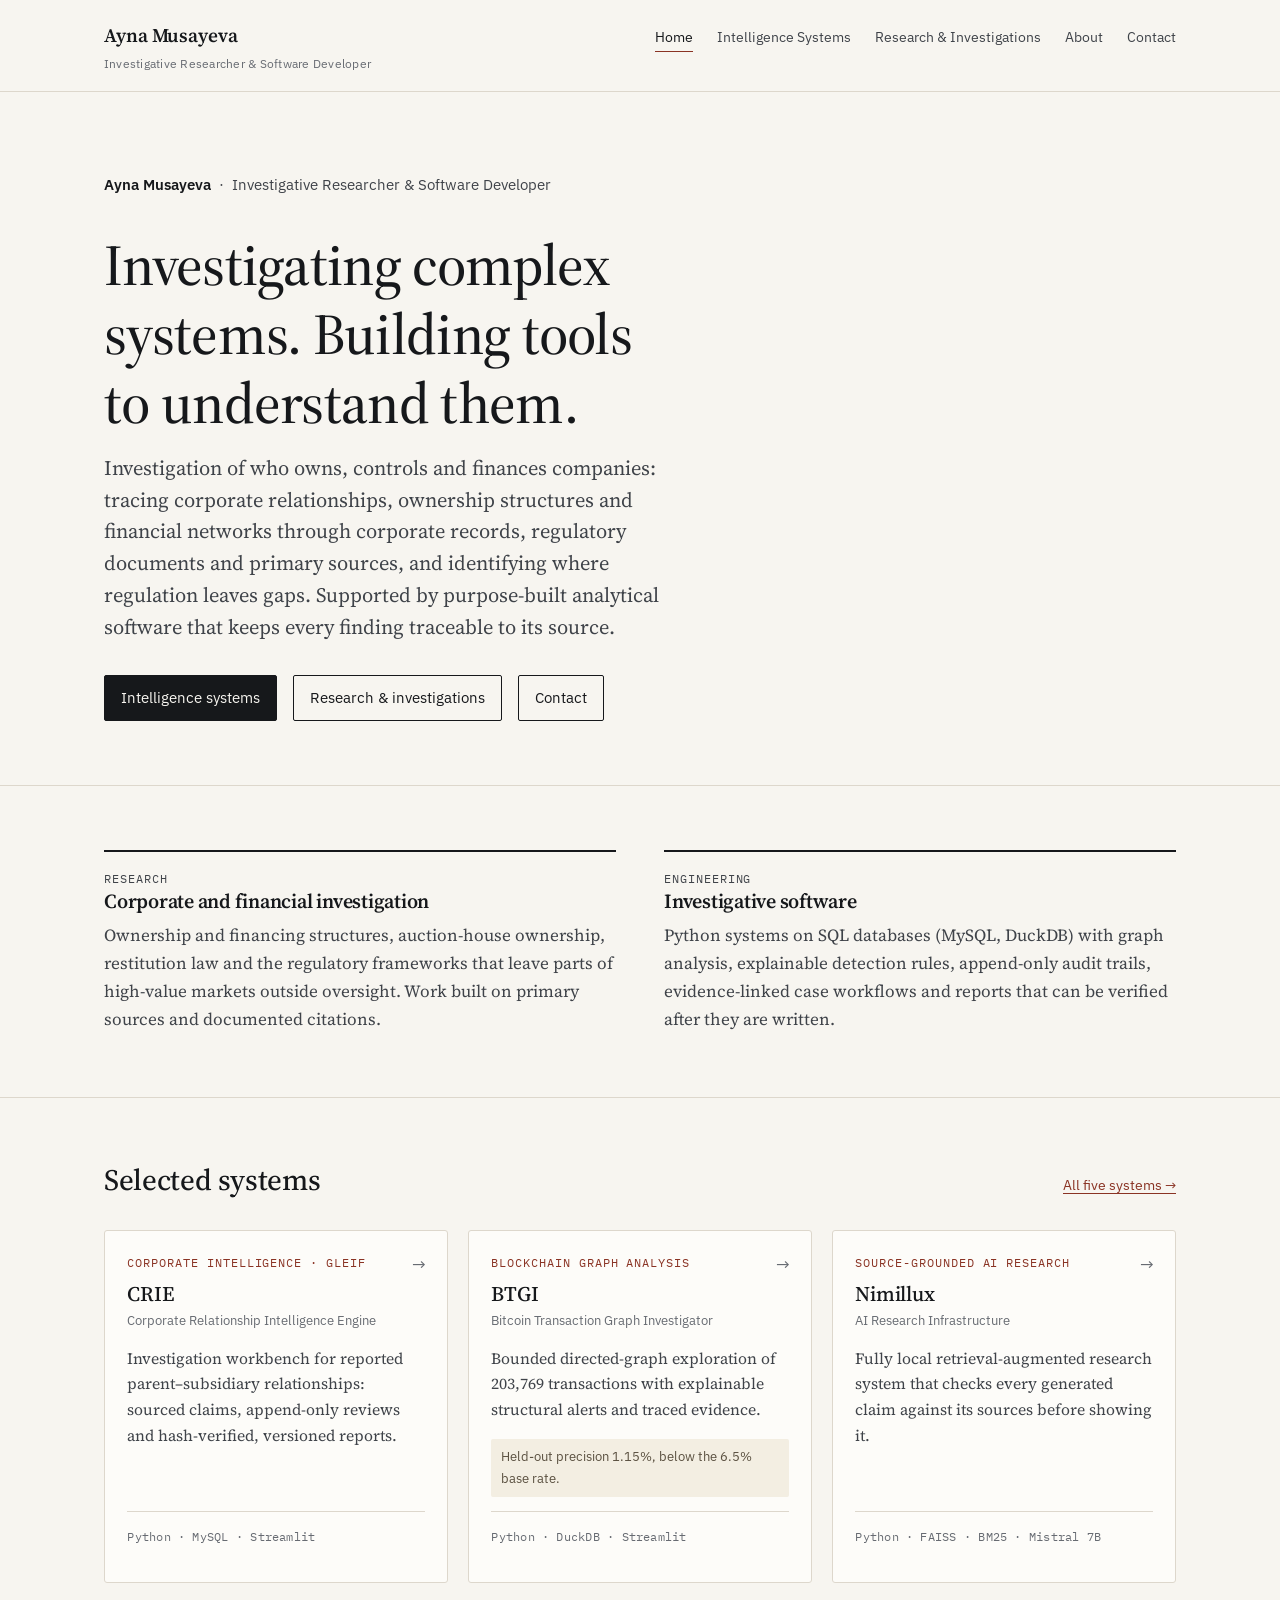
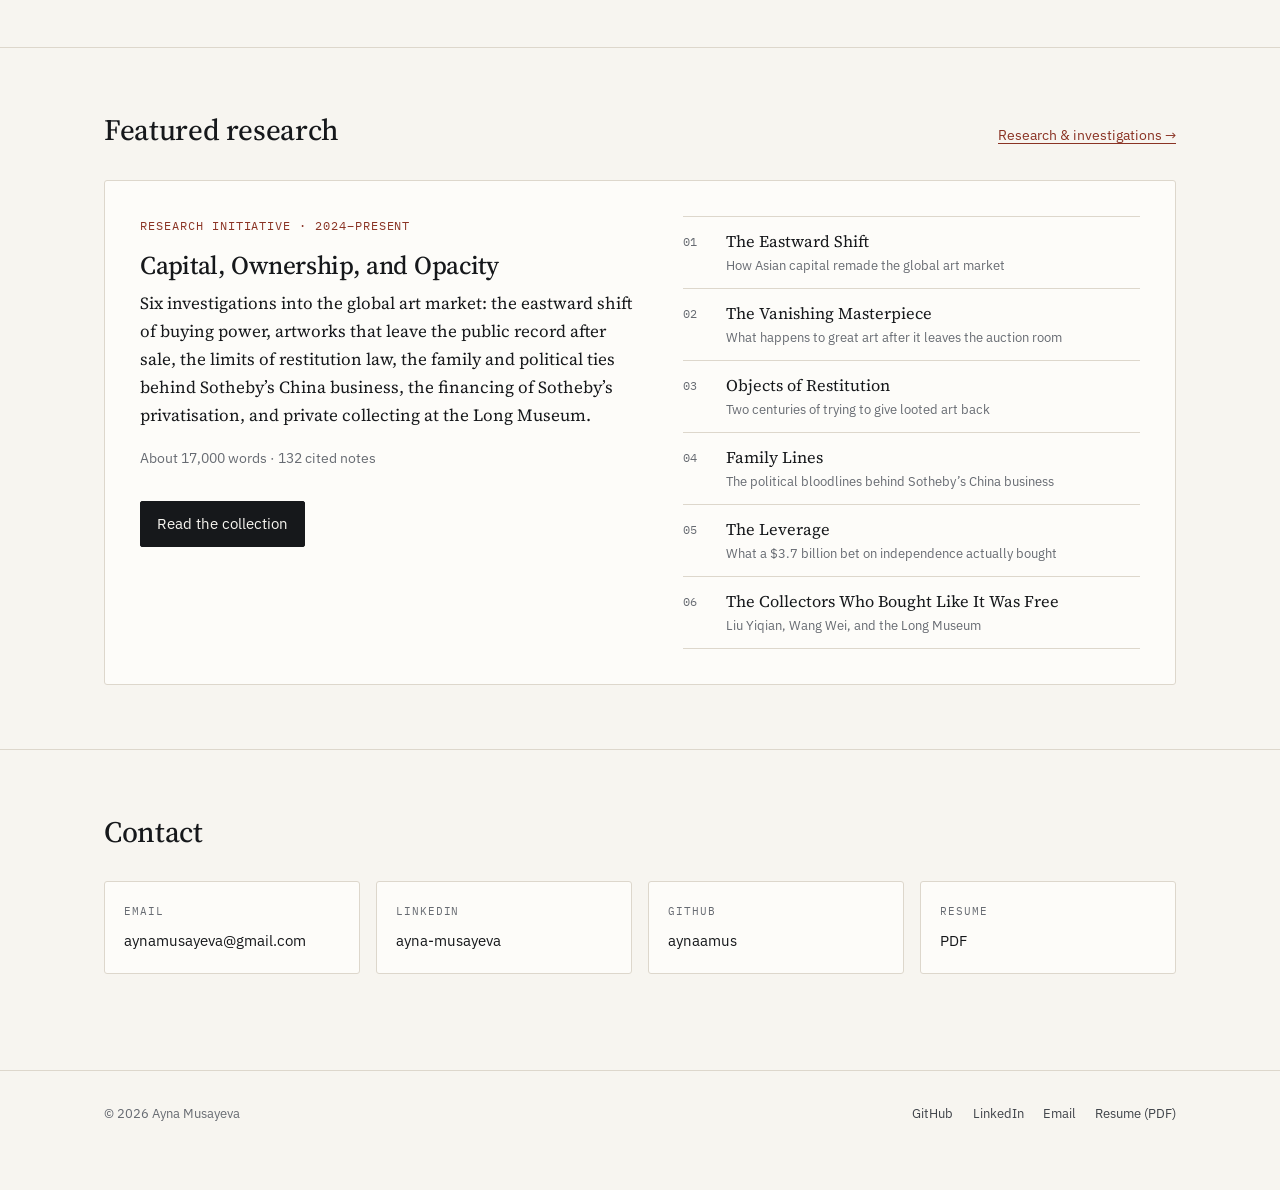
==== commit 7a076f0b: "Reword home introduction and About page without first person" ====
--- a/index.html
+++ b/index.html
@@ -35,9 +35,11 @@
   <div class="container">
     <p class="identity"><strong>Ayna Musayeva</strong> &nbsp;·&nbsp; Investigative Researcher &amp; Software Developer</p>
     <h1>Investigating complex systems. Building tools to understand them.</h1>
-    <p class="lede">I research corporate relationships, ownership structures, financial networks and
-      regulatory gaps, and I build analytical systems that let an investigator work through large
-      datasets while keeping every judgement traceable to its evidence.</p>
+    <p class="lede">Investigation of who owns, controls and finances companies: tracing corporate
+      relationships, ownership structures and financial networks through corporate records,
+      regulatory documents and primary sources, and identifying where regulation leaves gaps.
+      Supported by purpose-built analytical software that keeps every finding traceable to its
+      source.</p>
     <div class="actions">
       <a class="button primary" href="systems.html">Intelligence systems</a>
       <a class="button" href="investigations.html">Research &amp; investigations</a>
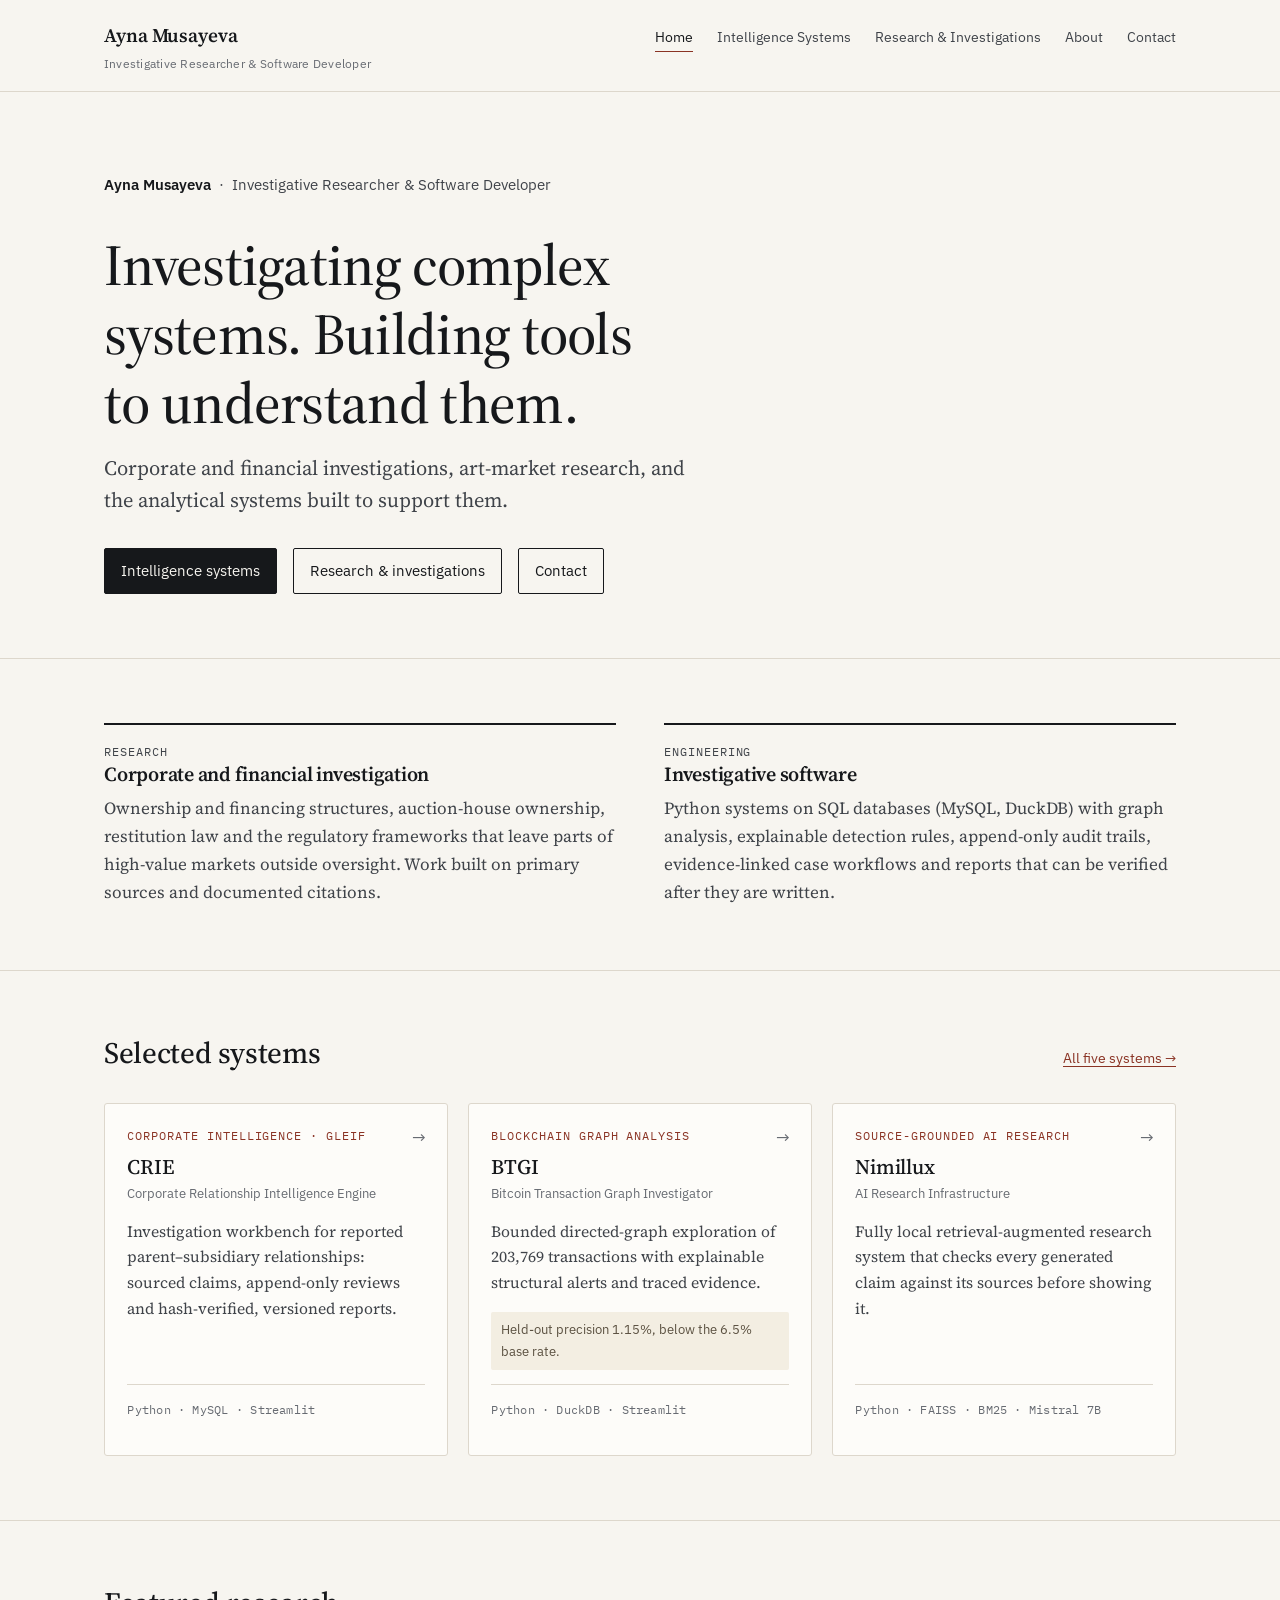
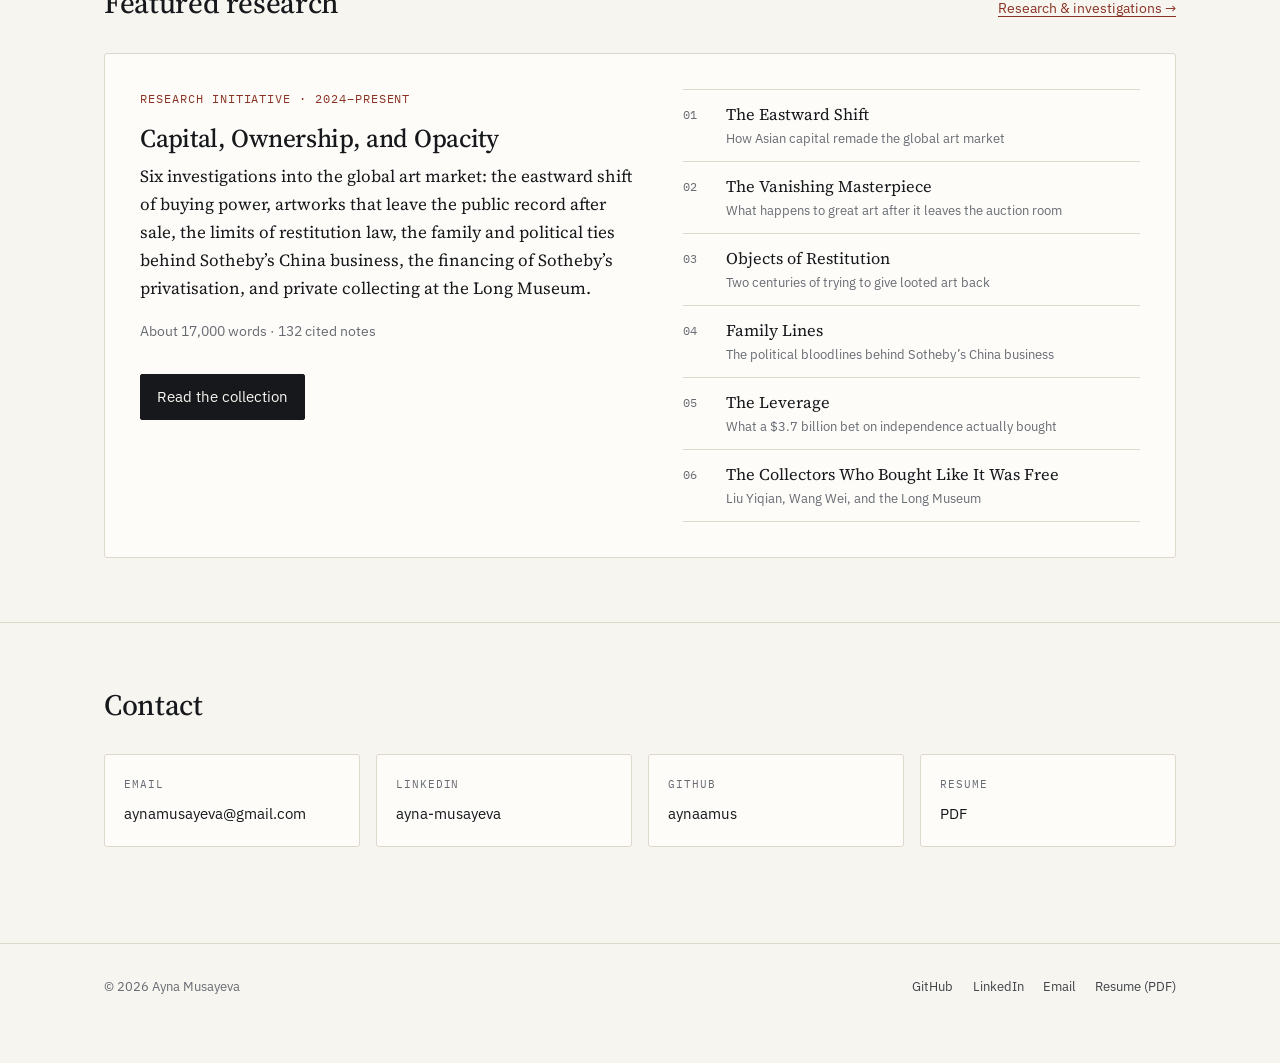
==== commit bf0ead82: "Shorten home introduction" ====
--- a/index.html
+++ b/index.html
@@ -35,11 +35,8 @@
   <div class="container">
     <p class="identity"><strong>Ayna Musayeva</strong> &nbsp;·&nbsp; Investigative Researcher &amp; Software Developer</p>
     <h1>Investigating complex systems. Building tools to understand them.</h1>
-    <p class="lede">Investigation of who owns, controls and finances companies: tracing corporate
-      relationships, ownership structures and financial networks through corporate records,
-      regulatory documents and primary sources, and identifying where regulation leaves gaps.
-      Supported by purpose-built analytical software that keeps every finding traceable to its
-      source.</p>
+    <p class="lede">Corporate and financial investigations, art-market research, and the analytical
+      systems built to support them.</p>
     <div class="actions">
       <a class="button primary" href="systems.html">Intelligence systems</a>
       <a class="button" href="investigations.html">Research &amp; investigations</a>
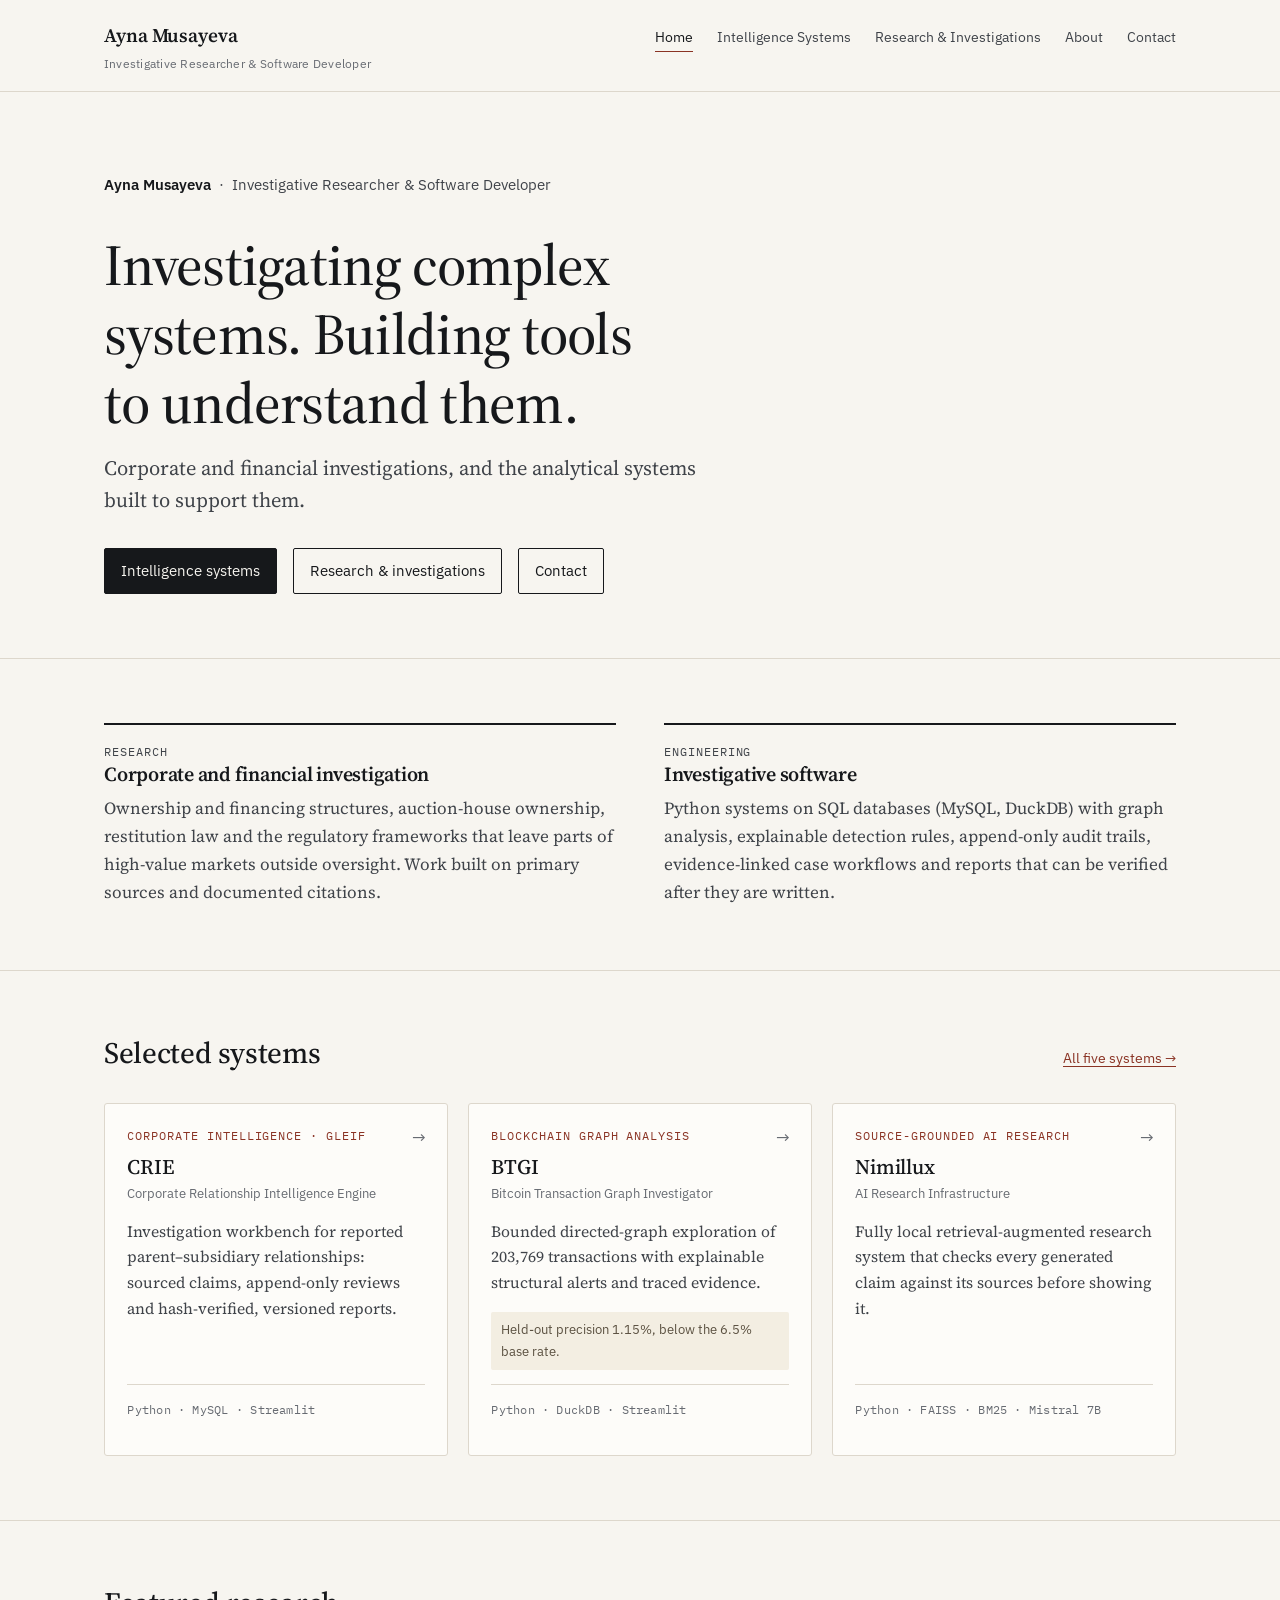
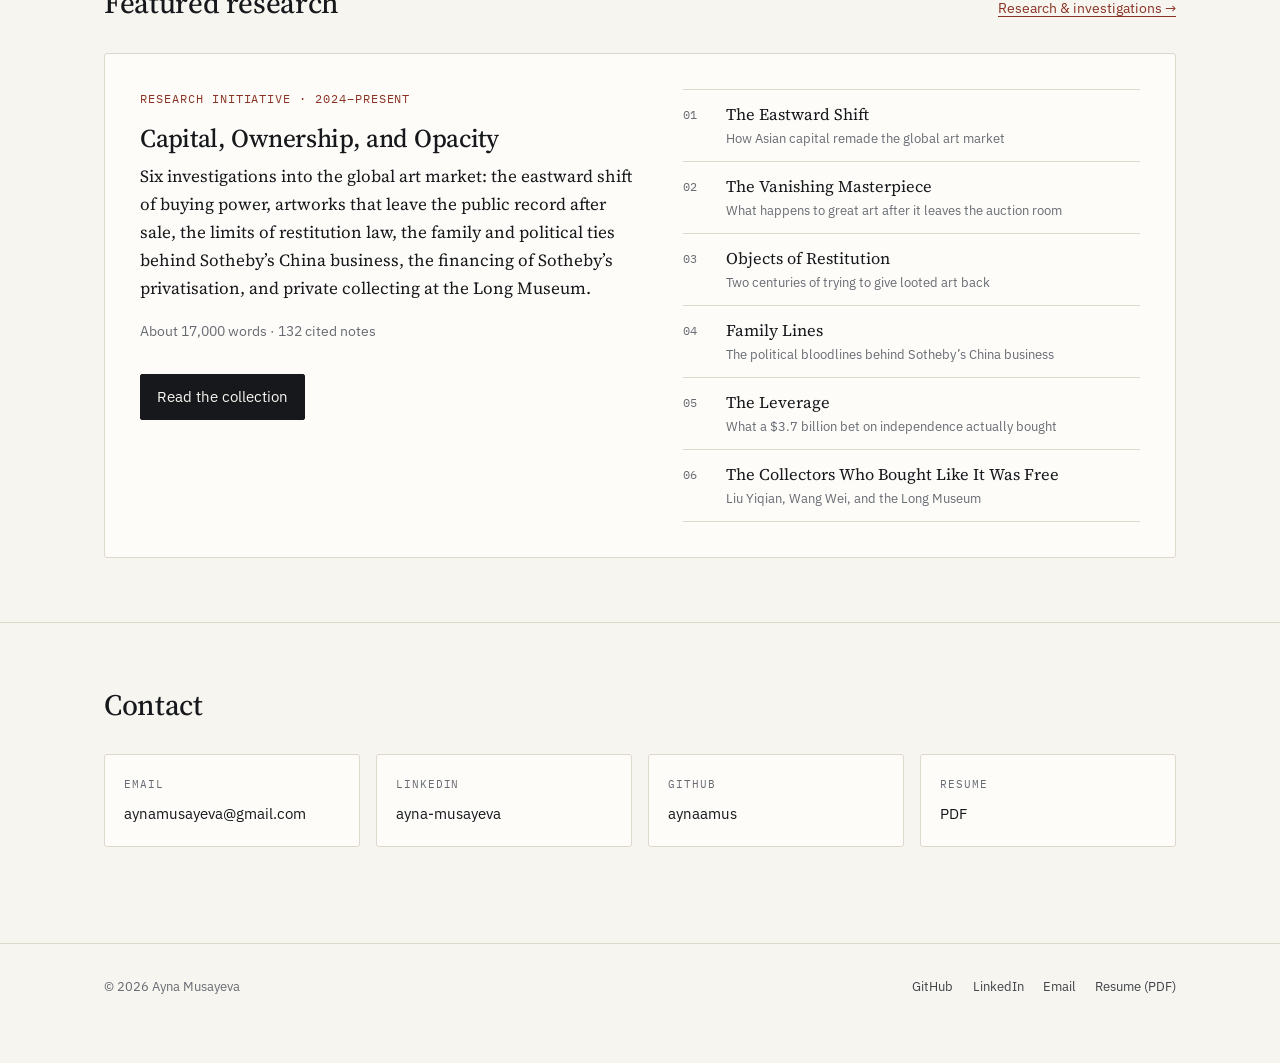
==== commit 93e2e21c: "Remove art-market mention from home introduction" ====
--- a/index.html
+++ b/index.html
@@ -35,8 +35,8 @@
   <div class="container">
     <p class="identity"><strong>Ayna Musayeva</strong> &nbsp;·&nbsp; Investigative Researcher &amp; Software Developer</p>
     <h1>Investigating complex systems. Building tools to understand them.</h1>
-    <p class="lede">Corporate and financial investigations, art-market research, and the analytical
-      systems built to support them.</p>
+    <p class="lede">Corporate and financial investigations, and the analytical systems built to
+      support them.</p>
     <div class="actions">
       <a class="button primary" href="systems.html">Intelligence systems</a>
       <a class="button" href="investigations.html">Research &amp; investigations</a>
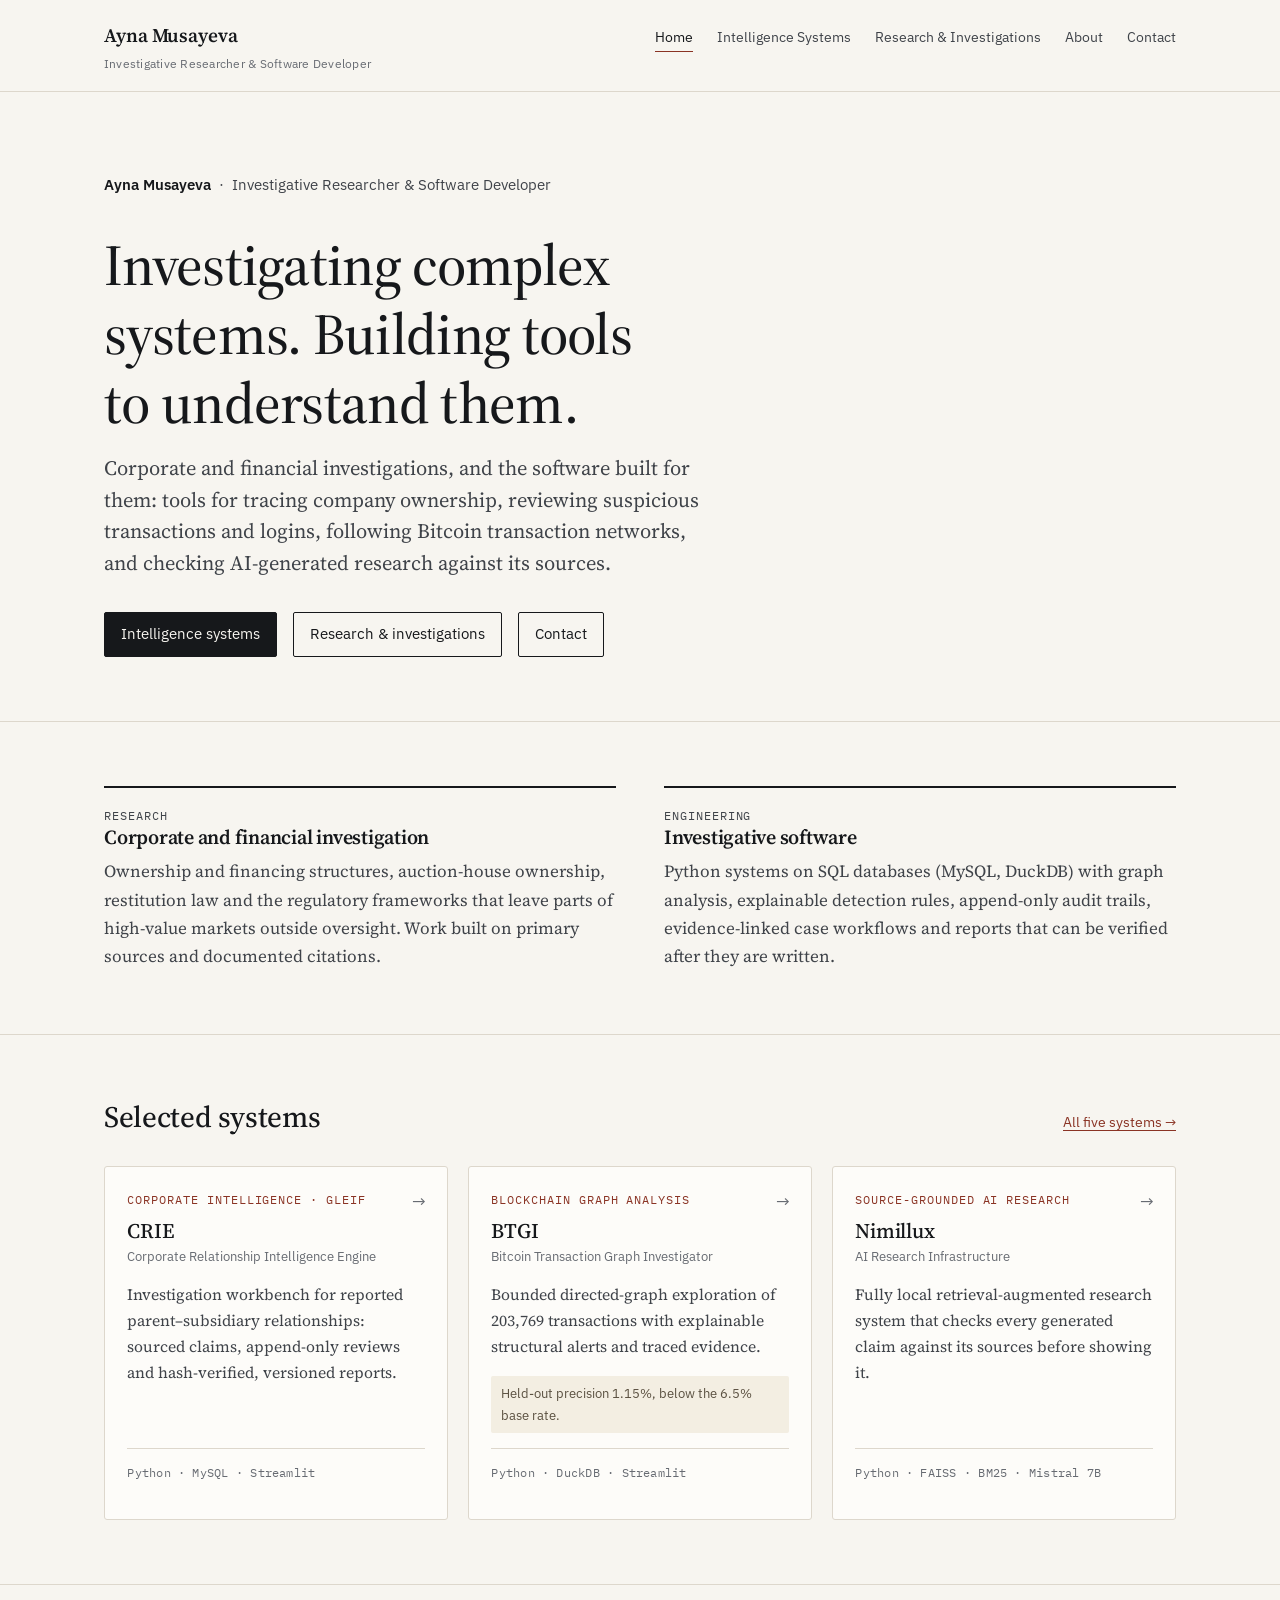
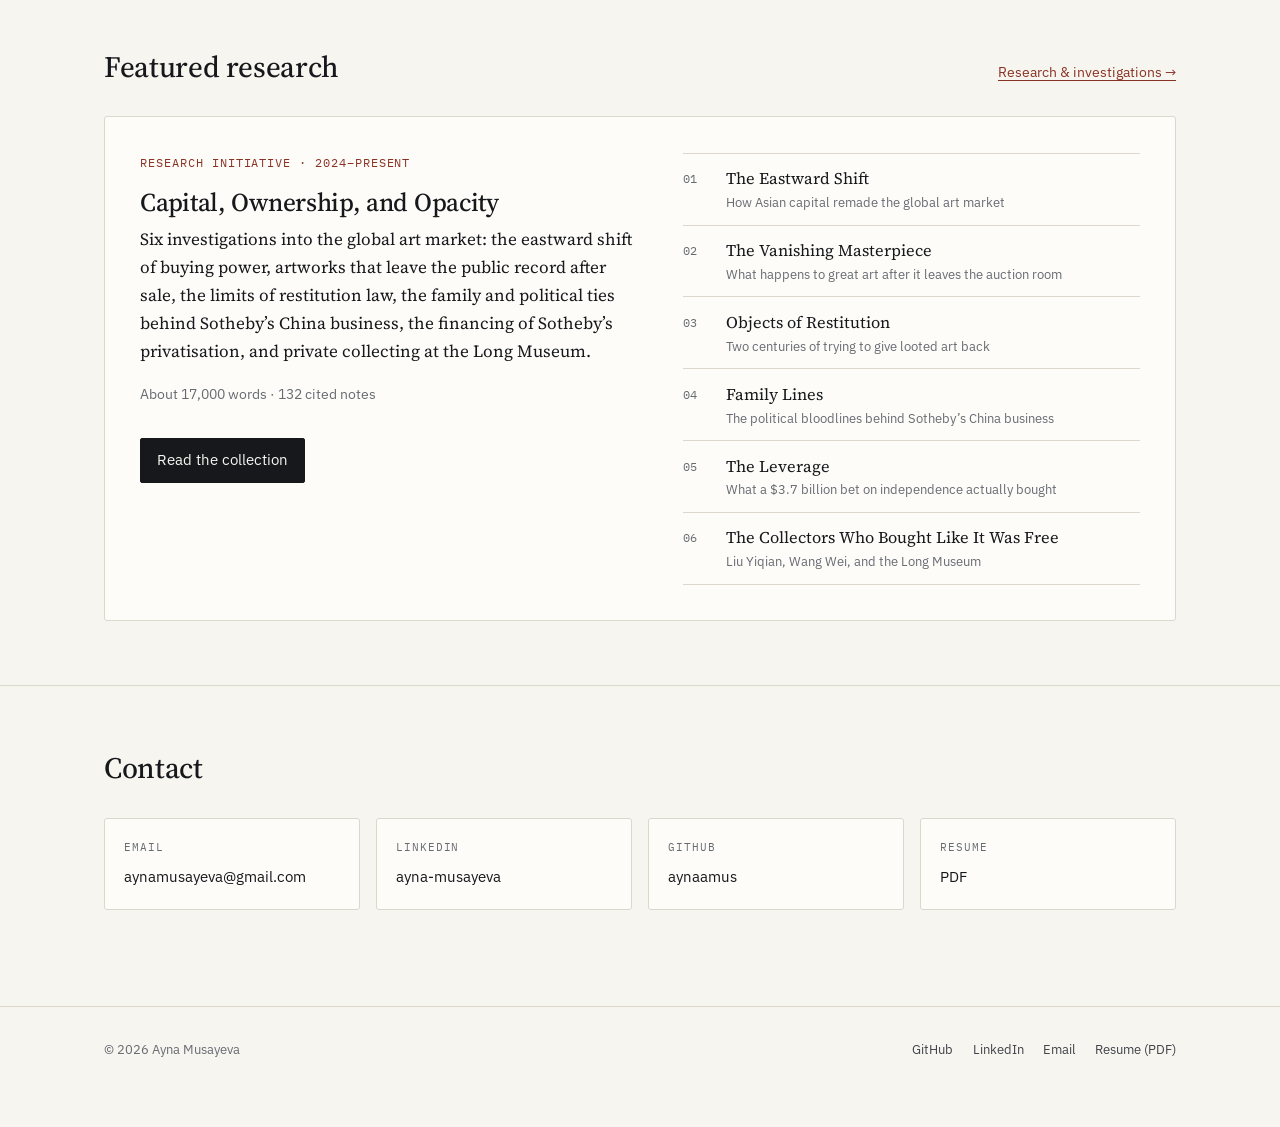
==== commit 7746a99d: "Describe the projects plainly in home introduction" ====
--- a/index.html
+++ b/index.html
@@ -35,8 +35,9 @@
   <div class="container">
     <p class="identity"><strong>Ayna Musayeva</strong> &nbsp;·&nbsp; Investigative Researcher &amp; Software Developer</p>
     <h1>Investigating complex systems. Building tools to understand them.</h1>
-    <p class="lede">Corporate and financial investigations, and the analytical systems built to
-      support them.</p>
+    <p class="lede">Corporate and financial investigations, and the software built for them: tools for
+      tracing company ownership, reviewing suspicious transactions and logins, following Bitcoin
+      transaction networks, and checking AI-generated research against its sources.</p>
     <div class="actions">
       <a class="button primary" href="systems.html">Intelligence systems</a>
       <a class="button" href="investigations.html">Research &amp; investigations</a>
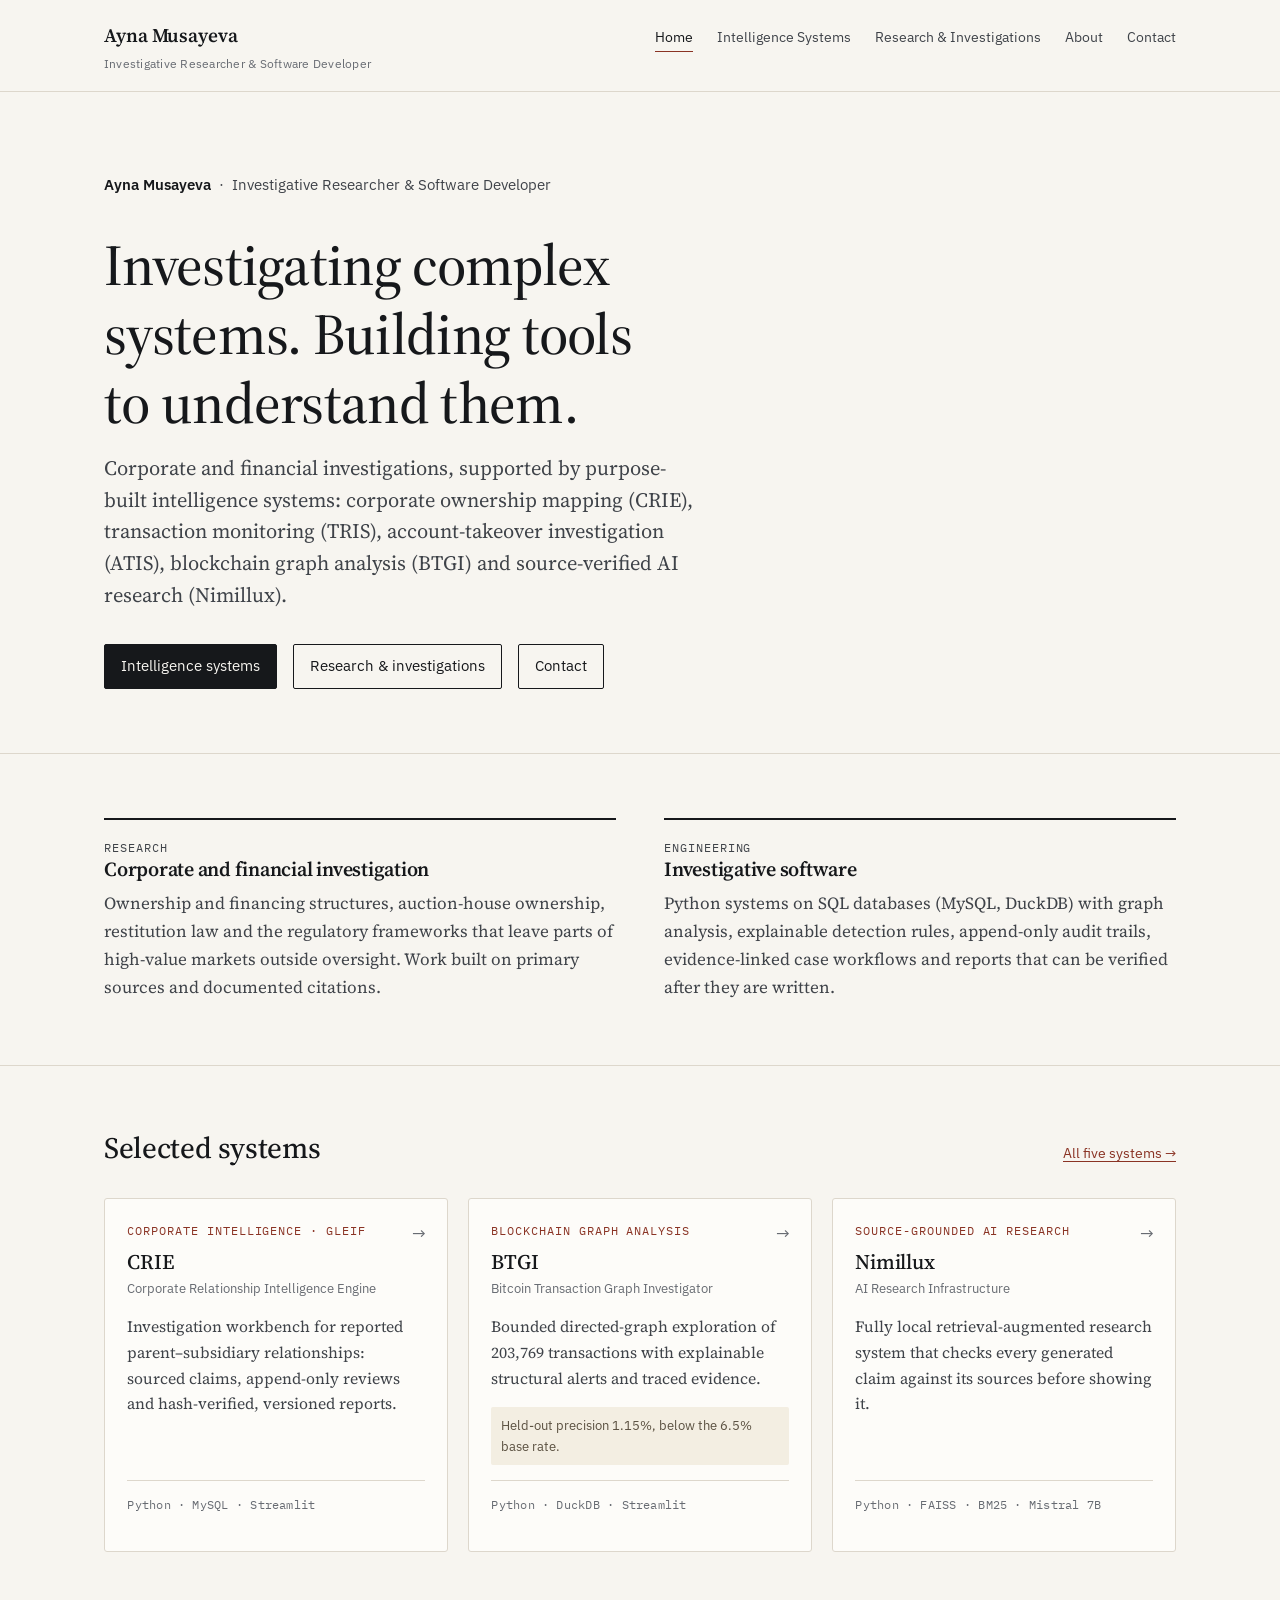
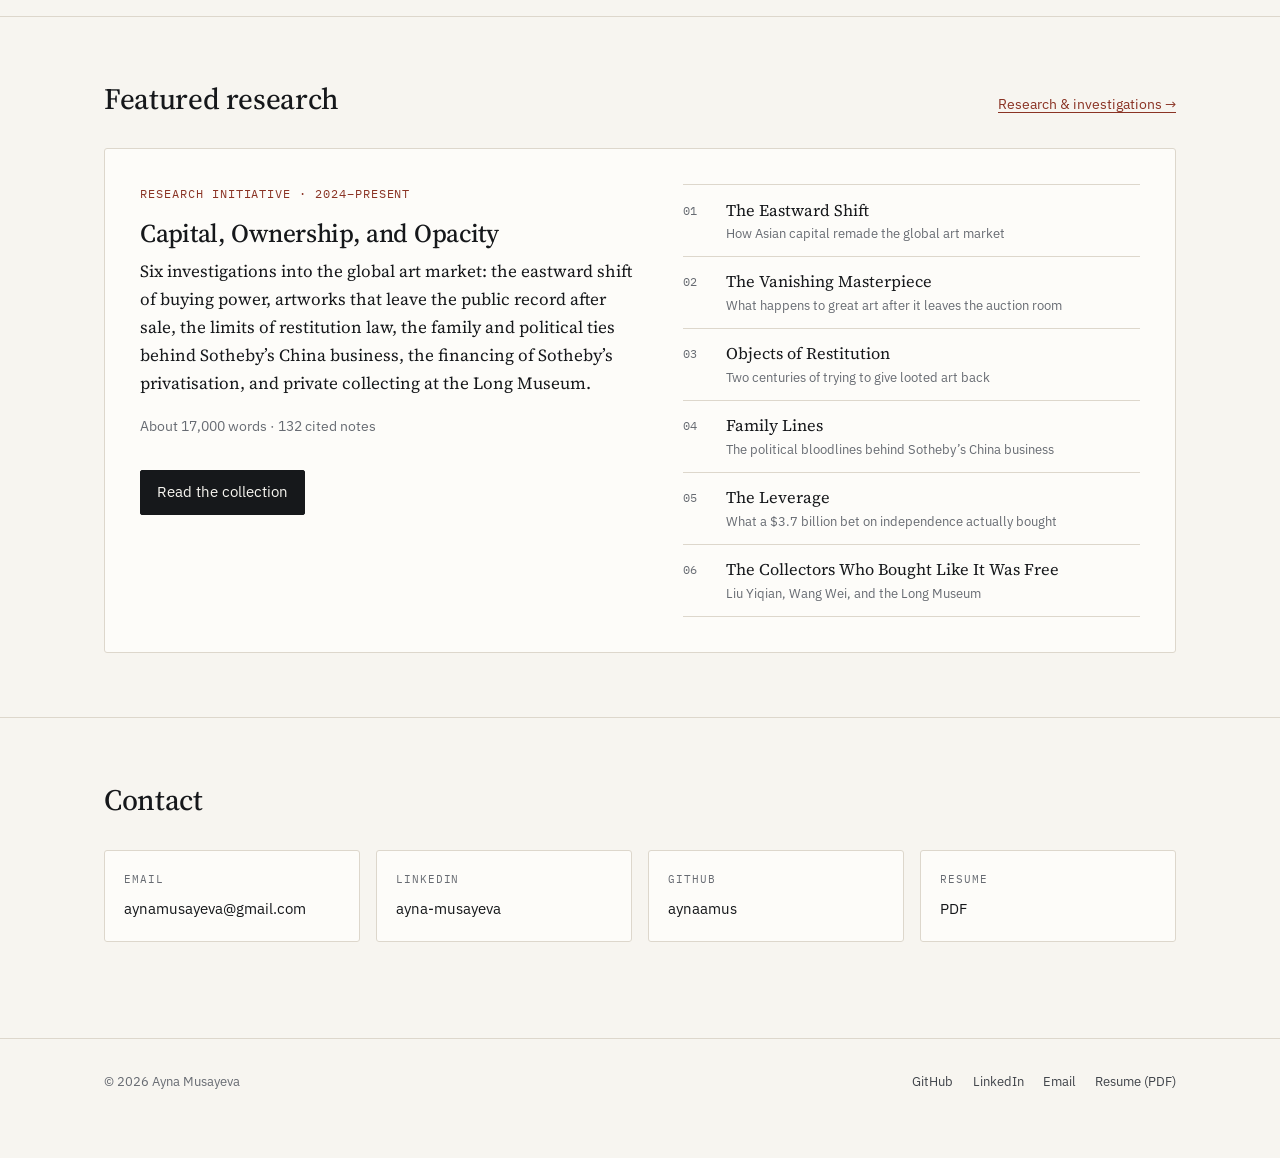
==== commit 4433ceb3: "List the five systems in home introduction" ====
--- a/index.html
+++ b/index.html
@@ -35,9 +35,10 @@
   <div class="container">
     <p class="identity"><strong>Ayna Musayeva</strong> &nbsp;·&nbsp; Investigative Researcher &amp; Software Developer</p>
     <h1>Investigating complex systems. Building tools to understand them.</h1>
-    <p class="lede">Corporate and financial investigations, and the software built for them: tools for
-      tracing company ownership, reviewing suspicious transactions and logins, following Bitcoin
-      transaction networks, and checking AI-generated research against its sources.</p>
+    <p class="lede">Corporate and financial investigations, supported by purpose-built intelligence
+      systems: corporate ownership mapping (CRIE), transaction monitoring (TRIS), account-takeover
+      investigation (ATIS), blockchain graph analysis (BTGI) and source-verified AI research
+      (Nimillux).</p>
     <div class="actions">
       <a class="button primary" href="systems.html">Intelligence systems</a>
       <a class="button" href="investigations.html">Research &amp; investigations</a>
